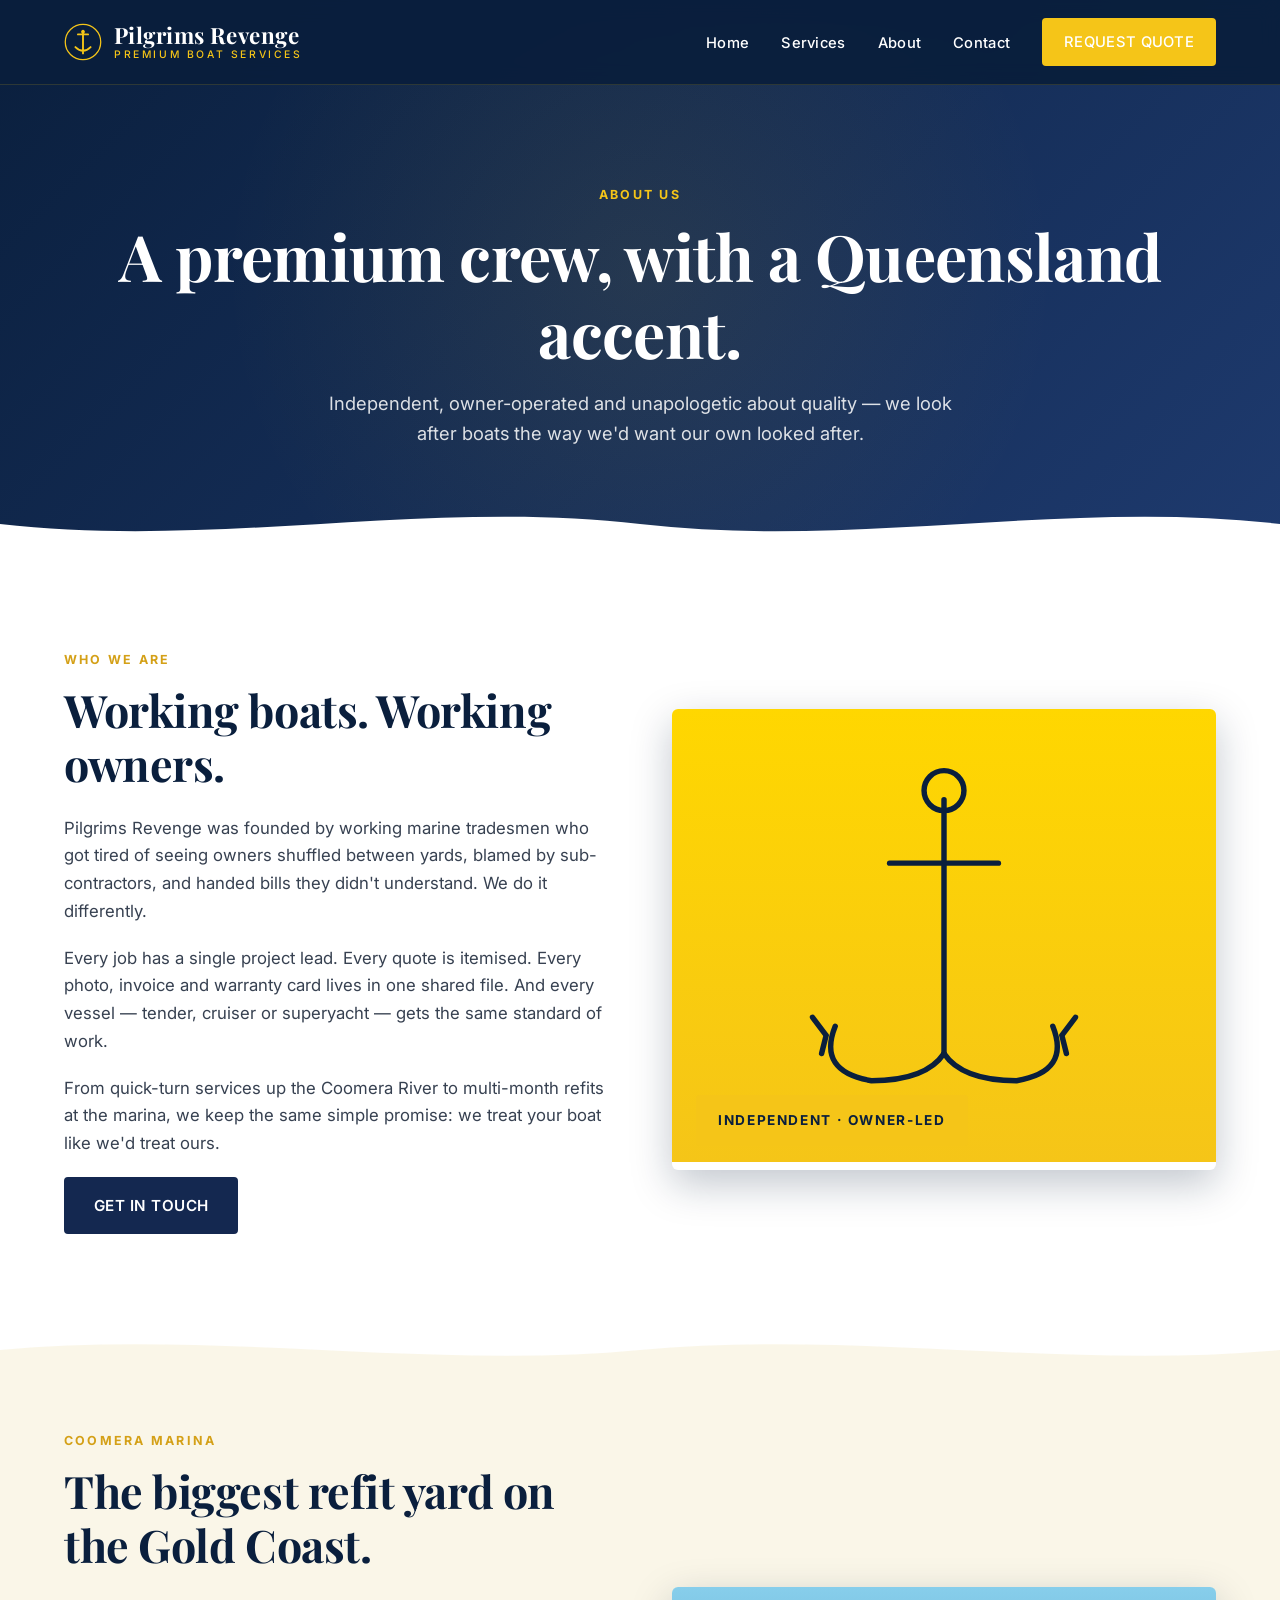
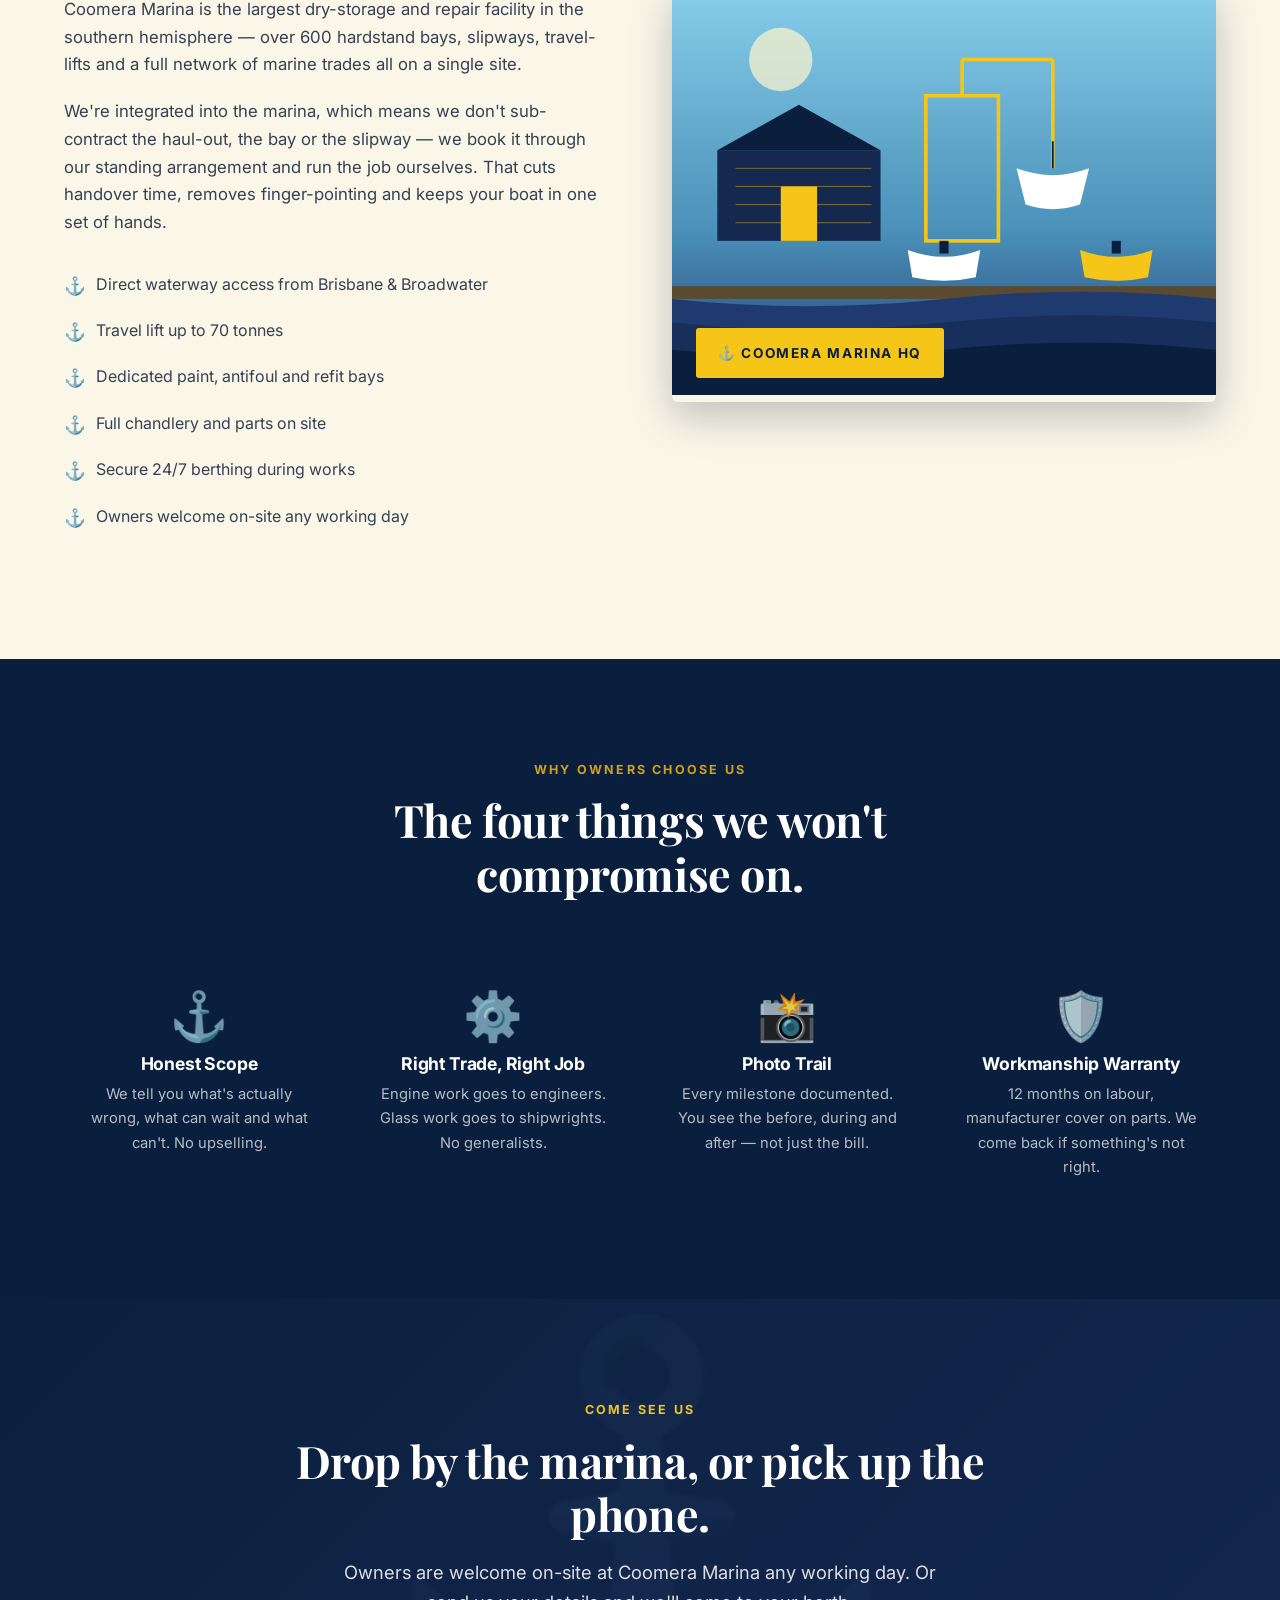
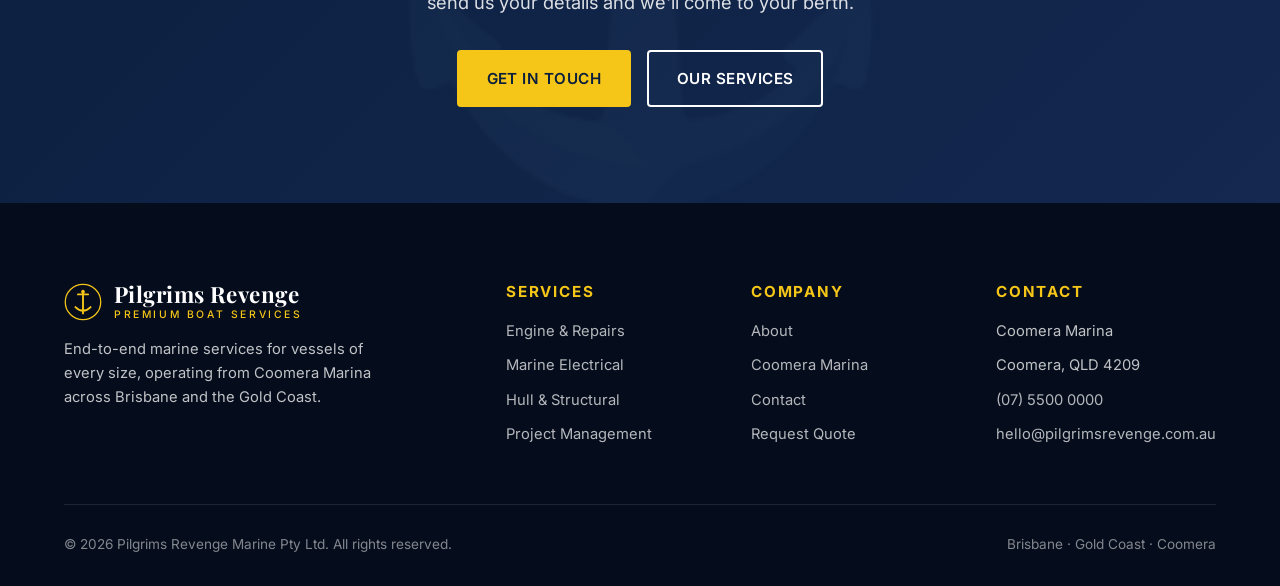
==== about.html @ 767e1ddb "Initial commit: Pilgrims Revenge marine services website" ====
<!DOCTYPE html>
<html lang="en">
<head>
<meta charset="UTF-8">
<meta name="viewport" content="width=device-width, initial-scale=1.0">
<title>About — Pilgrims Revenge Marine</title>
<meta name="description" content="Independent, owner-operated marine services with a permanent home at Coomera Marina, serving Brisbane and the Gold Coast.">
<link rel="preconnect" href="https://fonts.googleapis.com">
<link rel="preconnect" href="https://fonts.gstatic.com" crossorigin>
<link href="https://fonts.googleapis.com/css2?family=Inter:wght@300;400;500;600;700&family=Playfair+Display:ital,wght@0,400;0,700;1,700&display=swap" rel="stylesheet">
<link rel="stylesheet" href="css/styles.css">
<link rel="icon" type="image/svg+xml" href="images/favicon.svg">
</head>
<body>

<header class="site-header">
  <nav class="nav">
    <a href="index.html" class="brand">
      <svg class="brand-mark" viewBox="0 0 60 60" xmlns="http://www.w3.org/2000/svg">
        <circle cx="30" cy="30" r="28" fill="none" stroke="#f5c518" stroke-width="2"/>
        <path d="M30 12 L30 48 M22 18 L38 18 M18 38 Q30 50 42 38" stroke="#f5c518" stroke-width="3" stroke-linecap="round" fill="none"/>
        <circle cx="30" cy="14" r="3" fill="#f5c518"/>
      </svg>
      <span class="brand-text">Pilgrims Revenge<small>Premium Boat Services</small></span>
    </a>
    <button class="nav-toggle" aria-label="Toggle navigation">☰</button>
    <ul class="nav-links">
      <li><a href="index.html">Home</a></li>
      <li><a href="services.html">Services</a></li>
      <li><a href="about.html">About</a></li>
      <li><a href="contact.html">Contact</a></li>
      <li><a href="contact.html" class="btn btn-primary" style="padding: 10px 20px;">Request Quote</a></li>
    </ul>
  </nav>
</header>

<section class="page-hero">
  <div class="container">
    <span class="eyebrow" style="color: var(--yellow);">About Us</span>
    <h1>A premium crew, with a Queensland accent.</h1>
    <p>Independent, owner-operated and unapologetic about quality — we look after boats the way we'd want our own looked after.</p>
  </div>
</section>

<section>
  <div class="container">
    <div class="split">
      <div class="split-content">
        <span class="eyebrow">Who We Are</span>
        <h2>Working boats. Working owners.</h2>
        <p>Pilgrims Revenge was founded by working marine tradesmen who got tired of seeing owners shuffled between yards, blamed by sub-contractors, and handed bills they didn't understand. We do it differently.</p>
        <p>Every job has a single project lead. Every quote is itemised. Every photo, invoice and warranty card lives in one shared file. And every vessel — tender, cruiser or superyacht — gets the same standard of work.</p>
        <p>From quick-turn services up the Coomera River to multi-month refits at the marina, we keep the same simple promise: we treat your boat like we'd treat ours.</p>
        <a href="contact.html" class="btn btn-navy">Get In Touch</a>
      </div>
      <div class="split-image">
        <svg viewBox="0 0 600 500" xmlns="http://www.w3.org/2000/svg" style="background: linear-gradient(180deg, #ffd700 0%, #f5c518 100%); width: 100%; height: 100%;">
          <!-- Anchor -->
          <g stroke="#0a1f3d" stroke-width="6" stroke-linecap="round" stroke-linejoin="round" fill="none">
            <line x1="300" y1="100" x2="300" y2="380"/>
            <circle cx="300" cy="90" r="22"/>
            <line x1="240" y1="170" x2="360" y2="170"/>
            <path d="M180 350 Q160 400 220 410 Q280 410 300 380"/>
            <path d="M420 350 Q440 400 380 410 Q320 410 300 380"/>
            <path d="M170 360 L155 340 M170 360 L165 380"/>
            <path d="M430 360 L445 340 M430 360 L435 380"/>
          </g>
          <!-- Rope detail -->
          <circle cx="300" cy="90" r="22" fill="none" stroke="#0a1f3d" stroke-width="3" stroke-dasharray="4,4"/>
        </svg>
        <div class="badge">Independent · Owner-led</div>
      </div>
    </div>
  </div>
</section>

<section class="marina-section" id="marina">
  <div class="container">
    <div class="split">
      <div class="split-content">
        <span class="eyebrow">Coomera Marina</span>
        <h2>The biggest refit yard on the Gold Coast.</h2>
        <p>Coomera Marina is the largest dry-storage and repair facility in the southern hemisphere — over 600 hardstand bays, slipways, travel-lifts and a full network of marine trades all on a single site.</p>
        <p>We're integrated into the marina, which means we don't sub-contract the haul-out, the bay or the slipway — we book it through our standing arrangement and run the job ourselves. That cuts handover time, removes finger-pointing and keeps your boat in one set of hands.</p>
        <ul class="feature-list">
          <li>Direct waterway access from Brisbane &amp; Broadwater</li>
          <li>Travel lift up to 70 tonnes</li>
          <li>Dedicated paint, antifoul and refit bays</li>
          <li>Full chandlery and parts on site</li>
          <li>Secure 24/7 berthing during works</li>
          <li>Owners welcome on-site any working day</li>
        </ul>
      </div>
      <div class="split-image">
        <svg viewBox="0 0 600 450" xmlns="http://www.w3.org/2000/svg" style="background: linear-gradient(180deg, #87ceeb 0%, #4a90b8 60%, #1e3a6e 100%); width: 100%; height: 100%;">
          <!-- Sun -->
          <circle cx="120" cy="80" r="35" fill="#fff5cc" opacity="0.7"/>
          <!-- Boatshed -->
          <rect x="50" y="180" width="180" height="100" fill="#142850"/>
          <path d="M50 180 L140 130 L230 180 Z" fill="#0a1f3d"/>
          <rect x="120" y="220" width="40" height="60" fill="#f5c518"/>
          <line x1="70" y1="200" x2="220" y2="200" stroke="#f5c518" stroke-width="1" opacity="0.5"/>
          <line x1="70" y1="220" x2="220" y2="220" stroke="#f5c518" stroke-width="1" opacity="0.5"/>
          <line x1="70" y1="240" x2="220" y2="240" stroke="#f5c518" stroke-width="1" opacity="0.5"/>
          <line x1="70" y1="260" x2="220" y2="260" stroke="#f5c518" stroke-width="1" opacity="0.5"/>
          <!-- Crane / lift -->
          <g stroke="#f5c518" stroke-width="4" fill="none">
            <rect x="280" y="120" width="80" height="160"/>
            <line x1="320" y1="120" x2="320" y2="80"/>
            <line x1="320" y1="80" x2="420" y2="80"/>
            <line x1="420" y1="80" x2="420" y2="200"/>
          </g>
          <!-- Yacht being lifted -->
          <g>
            <path d="M380 200 Q420 215 460 200 L450 240 Q420 250 390 240 Z" fill="#ffffff"/>
            <line x1="420" y1="170" x2="420" y2="200" stroke="#0a1f3d" stroke-width="2"/>
          </g>
          <!-- Hardstand boats -->
          <g>
            <path d="M260 290 Q300 305 340 290 L335 320 Q300 328 265 320 Z" fill="#ffffff"/>
            <rect x="295" y="280" width="10" height="14" fill="#0a1f3d"/>
          </g>
          <g>
            <path d="M450 290 Q490 305 530 290 L525 320 Q490 328 455 320 Z" fill="#f5c518"/>
            <rect x="485" y="280" width="10" height="14" fill="#0a1f3d"/>
          </g>
          <!-- Pier / dock -->
          <rect x="0" y="330" width="600" height="14" fill="#5a4a30"/>
          <!-- Water -->
          <path d="M0 344 Q150 360 300 344 T600 344 L600 450 L0 450 Z" fill="#1e3a6e"/>
          <path d="M0 370 Q150 386 300 370 T600 370 L600 450 L0 450 Z" fill="#142850" opacity="0.6"/>
          <path d="M0 400 Q150 416 300 400 T600 400 L600 450 L0 450 Z" fill="#0a1f3d"/>
        </svg>
        <div class="badge">⚓ Coomera Marina HQ</div>
      </div>
    </div>
  </div>
</section>

<section class="process-section">
  <div class="container">
    <div class="section-header">
      <span class="eyebrow">Why Owners Choose Us</span>
      <h2>The four things we won't compromise on.</h2>
    </div>
    <div class="process-grid">
      <div class="process-step">
        <div class="process-num">⚓</div>
        <h4>Honest Scope</h4>
        <p>We tell you what's actually wrong, what can wait and what can't. No upselling.</p>
      </div>
      <div class="process-step">
        <div class="process-num">⚙️</div>
        <h4>Right Trade, Right Job</h4>
        <p>Engine work goes to engineers. Glass work goes to shipwrights. No generalists.</p>
      </div>
      <div class="process-step">
        <div class="process-num">📸</div>
        <h4>Photo Trail</h4>
        <p>Every milestone documented. You see the before, during and after — not just the bill.</p>
      </div>
      <div class="process-step">
        <div class="process-num">🛡️</div>
        <h4>Workmanship Warranty</h4>
        <p>12 months on labour, manufacturer cover on parts. We come back if something's not right.</p>
      </div>
    </div>
  </div>
</section>

<section class="cta-section">
  <div class="container">
    <span class="eyebrow" style="color: var(--yellow);">Come See Us</span>
    <h2>Drop by the marina, or pick up the phone.</h2>
    <p>Owners are welcome on-site at Coomera Marina any working day. Or send us your details and we'll come to your berth.</p>
    <div class="cta-buttons">
      <a href="contact.html" class="btn btn-primary">Get In Touch</a>
      <a href="services.html" class="btn btn-outline">Our Services</a>
    </div>
  </div>
</section>

<footer>
  <div class="container">
    <div class="footer-grid">
      <div class="footer-brand">
        <a href="index.html" class="brand">
          <svg class="brand-mark" viewBox="0 0 60 60" xmlns="http://www.w3.org/2000/svg">
            <circle cx="30" cy="30" r="28" fill="none" stroke="#f5c518" stroke-width="2"/>
            <path d="M30 12 L30 48 M22 18 L38 18 M18 38 Q30 50 42 38" stroke="#f5c518" stroke-width="3" stroke-linecap="round" fill="none"/>
            <circle cx="30" cy="14" r="3" fill="#f5c518"/>
          </svg>
          <span class="brand-text">Pilgrims Revenge<small>Premium Boat Services</small></span>
        </a>
        <p>End-to-end marine services for vessels of every size, operating from Coomera Marina across Brisbane and the Gold Coast.</p>
      </div>
      <div>
        <h4>Services</h4>
        <ul>
          <li><a href="services.html#engine">Engine &amp; Repairs</a></li>
          <li><a href="services.html#electrical">Marine Electrical</a></li>
          <li><a href="services.html#structural">Hull &amp; Structural</a></li>
          <li><a href="services.html#project">Project Management</a></li>
        </ul>
      </div>
      <div>
        <h4>Company</h4>
        <ul>
          <li><a href="about.html">About</a></li>
          <li><a href="about.html#marina">Coomera Marina</a></li>
          <li><a href="contact.html">Contact</a></li>
          <li><a href="contact.html#quote">Request Quote</a></li>
        </ul>
      </div>
      <div>
        <h4>Contact</h4>
        <ul>
          <li>Coomera Marina</li>
          <li>Coomera, QLD 4209</li>
          <li><a href="tel:+61755000000">(07) 5500 0000</a></li>
          <li><a href="mailto:hello@pilgrimsrevenge.com.au">hello@pilgrimsrevenge.com.au</a></li>
        </ul>
      </div>
    </div>
    <div class="footer-bottom">
      <div>© <span id="year"></span> Pilgrims Revenge Marine Pty Ltd. All rights reserved.</div>
      <div>Brisbane · Gold Coast · Coomera</div>
    </div>
  </div>
</footer>

<script src="js/main.js"></script>
</body>
</html>
---- css/styles.css ----
/* ===================================================================
   PILGRIMS REVENGE - Premium Boat Services
   Navy & Yellow nautical theme
   =================================================================== */

:root {
  --navy-deep: #0a1f3d;
  --navy: #142850;
  --navy-mid: #1e3a6e;
  --navy-light: #2c5282;
  --yellow: #f5c518;
  --yellow-bright: #ffd700;
  --yellow-dark: #d4a017;
  --cream: #faf6e8;
  --white: #ffffff;
  --grey-light: #f4f5f7;
  --grey: #6b7280;
  --grey-dark: #374151;
  --rope: #c8a96a;

  --shadow-sm: 0 2px 6px rgba(10, 31, 61, 0.08);
  --shadow-md: 0 6px 18px rgba(10, 31, 61, 0.15);
  --shadow-lg: 0 14px 40px rgba(10, 31, 61, 0.25);

  --font-display: 'Playfair Display', Georgia, 'Times New Roman', serif;
  --font-body: 'Inter', -apple-system, BlinkMacSystemFont, 'Segoe UI', Roboto, sans-serif;
}

/* ----- Reset ----- */
*, *::before, *::after { box-sizing: border-box; margin: 0; padding: 0; }
html { scroll-behavior: smooth; }
body {
  font-family: var(--font-body);
  color: var(--grey-dark);
  background: var(--white);
  line-height: 1.65;
  -webkit-font-smoothing: antialiased;
  overflow-x: hidden;
}
img { max-width: 100%; display: block; }
a { color: var(--navy); text-decoration: none; transition: color 0.2s ease; }
a:hover { color: var(--yellow-dark); }

/* ----- Typography ----- */
h1, h2, h3, h4 {
  font-family: var(--font-display);
  font-weight: 700;
  color: var(--navy-deep);
  line-height: 1.2;
  letter-spacing: -0.01em;
}
h1 { font-size: clamp(2.4rem, 5vw, 4rem); }
h2 { font-size: clamp(2rem, 3.6vw, 2.8rem); margin-bottom: 1rem; }
h3 { font-size: 1.4rem; margin-bottom: 0.6rem; }
h4 { font-size: 1.1rem; }
p { margin-bottom: 1rem; }
.eyebrow {
  text-transform: uppercase;
  letter-spacing: 0.18em;
  font-size: 0.78rem;
  font-weight: 700;
  color: var(--yellow-dark);
  font-family: var(--font-body);
  margin-bottom: 0.8rem;
  display: inline-block;
}

/* ----- Layout ----- */
.container { width: 100%; max-width: 1200px; margin: 0 auto; padding: 0 24px; }
section { padding: 96px 0; }
.section-header { text-align: center; max-width: 720px; margin: 0 auto 64px; }
.section-header p { color: var(--grey); font-size: 1.1rem; }

/* ----- Header / Nav ----- */
.site-header {
  position: fixed;
  top: 0; left: 0; right: 0;
  z-index: 100;
  background: rgba(10, 31, 61, 0.96);
  backdrop-filter: blur(10px);
  border-bottom: 1px solid rgba(245, 197, 24, 0.15);
  transition: padding 0.3s ease;
}
.nav {
  display: flex;
  align-items: center;
  justify-content: space-between;
  padding: 18px 24px;
  max-width: 1200px;
  margin: 0 auto;
}
.brand {
  display: flex;
  align-items: center;
  gap: 12px;
  color: var(--white);
  font-family: var(--font-display);
  font-size: 1.4rem;
  font-weight: 700;
  letter-spacing: 0.02em;
}
.brand:hover { color: var(--yellow); }
.brand-mark {
  width: 38px;
  height: 38px;
  flex-shrink: 0;
}
.brand-text { display: flex; flex-direction: column; line-height: 1; }
.brand-text small {
  font-family: var(--font-body);
  font-size: 0.65rem;
  font-weight: 500;
  letter-spacing: 0.25em;
  color: var(--yellow);
  margin-top: 4px;
  text-transform: uppercase;
}
.nav-links {
  display: flex;
  list-style: none;
  gap: 32px;
  align-items: center;
}
.nav-links a {
  color: var(--white);
  font-size: 0.92rem;
  font-weight: 500;
  letter-spacing: 0.02em;
  position: relative;
}
.nav-links a:not(.btn)::after {
  content: '';
  position: absolute;
  bottom: -6px; left: 0;
  width: 0;
  height: 2px;
  background: var(--yellow);
  transition: width 0.25s ease;
}
.nav-links a:not(.btn):hover { color: var(--yellow); }
.nav-links a:not(.btn):hover::after { width: 100%; }
.nav-toggle {
  display: none;
  background: transparent;
  border: 0;
  color: var(--white);
  font-size: 1.6rem;
  cursor: pointer;
}

/* ----- Buttons ----- */
.btn {
  display: inline-flex;
  align-items: center;
  gap: 8px;
  padding: 14px 28px;
  border-radius: 4px;
  font-weight: 600;
  font-size: 0.95rem;
  letter-spacing: 0.03em;
  text-transform: uppercase;
  transition: all 0.25s ease;
  border: 2px solid transparent;
  cursor: pointer;
  font-family: var(--font-body);
}
.btn-primary {
  background: var(--yellow);
  color: var(--navy-deep);
  border-color: var(--yellow);
}
.btn-primary:hover {
  background: var(--yellow-bright);
  color: var(--navy-deep);
  transform: translateY(-2px);
  box-shadow: var(--shadow-md);
}
.btn-outline {
  background: transparent;
  color: var(--white);
  border-color: var(--white);
}
.btn-outline:hover {
  background: var(--white);
  color: var(--navy-deep);
}
.btn-navy {
  background: var(--navy);
  color: var(--white);
  border-color: var(--navy);
}
.btn-navy:hover {
  background: var(--navy-deep);
  color: var(--yellow);
  transform: translateY(-2px);
}

/* ----- Hero ----- */
.hero {
  min-height: 100vh;
  position: relative;
  display: flex;
  align-items: center;
  background: linear-gradient(135deg, var(--navy-deep) 0%, var(--navy) 50%, var(--navy-mid) 100%);
  color: var(--white);
  overflow: hidden;
  padding-top: 80px;
}
.hero::before {
  content: '';
  position: absolute;
  inset: 0;
  background-image:
    radial-gradient(circle at 20% 30%, rgba(245, 197, 24, 0.08) 0%, transparent 50%),
    radial-gradient(circle at 80% 70%, rgba(44, 82, 130, 0.4) 0%, transparent 50%);
  pointer-events: none;
}
.hero::after {
  content: '';
  position: absolute;
  bottom: 0; left: 0; right: 0;
  height: 60px;
  background: url("data:image/svg+xml;utf8,<svg xmlns='http://www.w3.org/2000/svg' viewBox='0 0 1440 60' preserveAspectRatio='none'><path fill='%23ffffff' d='M0,30 C240,60 480,0 720,30 C960,60 1200,0 1440,30 L1440,60 L0,60 Z'/></svg>") no-repeat center / cover;
  pointer-events: none;
}
.hero-inner {
  position: relative;
  z-index: 2;
  max-width: 760px;
  padding: 80px 0;
}
.hero h1 {
  color: var(--white);
  margin-bottom: 24px;
}
.hero h1 .accent {
  color: var(--yellow);
  font-style: italic;
}
.hero-tagline {
  font-size: 1.3rem;
  color: rgba(255, 255, 255, 0.85);
  margin-bottom: 16px;
  font-weight: 300;
}
.hero-subtitle {
  font-size: 1.1rem;
  color: rgba(255, 255, 255, 0.75);
  max-width: 600px;
  margin-bottom: 36px;
}
.hero-buttons {
  display: flex;
  gap: 16px;
  flex-wrap: wrap;
  margin-bottom: 48px;
}
.hero-stats {
  display: flex;
  gap: 48px;
  flex-wrap: wrap;
  border-top: 1px solid rgba(245, 197, 24, 0.3);
  padding-top: 32px;
}
.stat-num {
  font-family: var(--font-display);
  font-size: 2.4rem;
  font-weight: 700;
  color: var(--yellow);
  line-height: 1;
}
.stat-label {
  font-size: 0.85rem;
  text-transform: uppercase;
  letter-spacing: 0.15em;
  color: rgba(255, 255, 255, 0.7);
  margin-top: 6px;
}
.hero-boat {
  position: absolute;
  right: -40px;
  bottom: 80px;
  width: 50%;
  max-width: 600px;
  opacity: 0.85;
  z-index: 1;
}

/* ----- Trust strip ----- */
.trust-strip {
  background: var(--navy-deep);
  color: var(--white);
  padding: 28px 0;
  border-top: 3px solid var(--yellow);
}
.trust-strip-inner {
  display: grid;
  grid-template-columns: repeat(4, 1fr);
  gap: 32px;
  text-align: center;
}
.trust-item .icon {
  color: var(--yellow);
  font-size: 1.5rem;
  margin-bottom: 8px;
}
.trust-item h4 {
  color: var(--white);
  font-family: var(--font-body);
  font-size: 0.95rem;
  margin-bottom: 4px;
}
.trust-item p {
  color: rgba(255, 255, 255, 0.7);
  font-size: 0.85rem;
  margin: 0;
}

/* ----- Services Grid ----- */
.services-grid {
  display: grid;
  grid-template-columns: repeat(auto-fit, minmax(260px, 1fr));
  gap: 28px;
}
.service-card {
  background: var(--white);
  border: 1px solid rgba(10, 31, 61, 0.08);
  border-radius: 6px;
  padding: 36px 30px;
  transition: all 0.3s ease;
  position: relative;
  overflow: hidden;
}
.service-card::before {
  content: '';
  position: absolute;
  top: 0; left: 0;
  width: 100%;
  height: 4px;
  background: var(--yellow);
  transform: scaleX(0);
  transform-origin: left;
  transition: transform 0.3s ease;
}
.service-card:hover {
  transform: translateY(-6px);
  box-shadow: var(--shadow-lg);
  border-color: var(--yellow);
}
.service-card:hover::before { transform: scaleX(1); }
.service-icon {
  width: 56px;
  height: 56px;
  background: var(--navy-deep);
  color: var(--yellow);
  border-radius: 4px;
  display: flex;
  align-items: center;
  justify-content: center;
  margin-bottom: 22px;
  font-size: 1.6rem;
}
.service-card h3 { color: var(--navy-deep); margin-bottom: 12px; }
.service-card p { color: var(--grey); margin-bottom: 18px; font-size: 0.95rem; }
.service-card a {
  font-weight: 600;
  font-size: 0.85rem;
  letter-spacing: 0.08em;
  text-transform: uppercase;
  color: var(--navy-deep);
  display: inline-flex;
  align-items: center;
  gap: 6px;
}
.service-card a:hover { color: var(--yellow-dark); }

/* ----- About / Marina ----- */
.marina-section {
  background: var(--cream);
  position: relative;
}
.marina-section::before {
  content: '';
  position: absolute;
  top: 0; left: 0; right: 0;
  height: 40px;
  background: url("data:image/svg+xml;utf8,<svg xmlns='http://www.w3.org/2000/svg' viewBox='0 0 1440 40' preserveAspectRatio='none'><path fill='%23ffffff' d='M0,0 L1440,0 L1440,20 C1200,40 960,0 720,20 C480,40 240,0 0,20 Z'/></svg>") no-repeat center / cover;
}
.split {
  display: grid;
  grid-template-columns: 1fr 1fr;
  gap: 64px;
  align-items: center;
}
.split-content h2 { margin-bottom: 24px; }
.split-content p { color: var(--grey-dark); font-size: 1.05rem; margin-bottom: 1.2rem; }
.feature-list {
  list-style: none;
  margin: 24px 0;
}
.feature-list li {
  padding: 10px 0 10px 32px;
  position: relative;
  color: var(--grey-dark);
}
.feature-list li::before {
  content: '⚓';
  position: absolute;
  left: 0;
  color: var(--yellow-dark);
  font-size: 1.1rem;
}
.split-image {
  border-radius: 6px;
  overflow: hidden;
  box-shadow: var(--shadow-lg);
  position: relative;
}
.split-image .badge {
  position: absolute;
  bottom: 24px;
  left: 24px;
  background: var(--yellow);
  color: var(--navy-deep);
  padding: 14px 22px;
  font-weight: 700;
  font-size: 0.85rem;
  text-transform: uppercase;
  letter-spacing: 0.12em;
  border-radius: 3px;
}

/* ----- Process ----- */
.process-section { background: var(--navy-deep); color: var(--white); position: relative; }
.process-section h2 { color: var(--white); }
.process-section .section-header p { color: rgba(255, 255, 255, 0.75); }
.process-grid {
  display: grid;
  grid-template-columns: repeat(4, 1fr);
  gap: 24px;
  position: relative;
}
.process-step {
  text-align: center;
  padding: 24px 16px;
  position: relative;
}
.process-num {
  font-family: var(--font-display);
  font-size: 3rem;
  font-weight: 700;
  color: var(--yellow);
  line-height: 1;
  margin-bottom: 16px;
  opacity: 0.85;
}
.process-step h4 {
  color: var(--white);
  font-family: var(--font-body);
  font-size: 1.1rem;
  margin-bottom: 8px;
}
.process-step p {
  color: rgba(255, 255, 255, 0.7);
  font-size: 0.92rem;
  margin: 0;
}

/* ----- Fleet types ----- */
.fleet-section { background: var(--white); }
.fleet-grid {
  display: grid;
  grid-template-columns: repeat(3, 1fr);
  gap: 28px;
}
.fleet-item {
  border: 2px solid var(--navy-deep);
  border-radius: 6px;
  padding: 36px 28px;
  text-align: center;
  transition: all 0.3s ease;
  background: var(--white);
}
.fleet-item:hover {
  background: var(--navy-deep);
  color: var(--white);
  transform: translateY(-4px);
}
.fleet-item:hover h3 { color: var(--yellow); }
.fleet-item:hover p { color: rgba(255, 255, 255, 0.85); }
.fleet-item .size {
  font-family: var(--font-display);
  font-size: 2.4rem;
  color: var(--yellow-dark);
  font-weight: 700;
  display: block;
  margin-bottom: 8px;
}
.fleet-item:hover .size { color: var(--yellow); }
.fleet-item h3 { margin-bottom: 12px; }
.fleet-item p { font-size: 0.95rem; color: var(--grey); margin: 0; }

/* ----- CTA Section ----- */
.cta-section {
  background:
    linear-gradient(135deg, rgba(10, 31, 61, 0.92) 0%, rgba(20, 40, 80, 0.92) 100%),
    var(--navy);
  color: var(--white);
  padding: 96px 0;
  text-align: center;
  position: relative;
  overflow: hidden;
}
.cta-section::before {
  content: '⚓';
  position: absolute;
  top: 50%;
  left: 50%;
  transform: translate(-50%, -50%);
  font-size: 28rem;
  opacity: 0.04;
  color: var(--yellow);
}
.cta-section h2 { color: var(--white); position: relative; max-width: 720px; margin: 0 auto 16px; }
.cta-section p { color: rgba(255, 255, 255, 0.85); font-size: 1.15rem; max-width: 600px; margin: 0 auto 32px; position: relative; }
.cta-buttons { display: flex; gap: 16px; justify-content: center; flex-wrap: wrap; position: relative; }

/* ----- Footer ----- */
footer {
  background: #050d1c;
  color: rgba(255, 255, 255, 0.75);
  padding: 80px 0 30px;
}
.footer-grid {
  display: grid;
  grid-template-columns: 2fr 1fr 1fr 1fr;
  gap: 48px;
  margin-bottom: 48px;
}
footer h4 {
  color: var(--yellow);
  font-family: var(--font-body);
  font-size: 0.95rem;
  text-transform: uppercase;
  letter-spacing: 0.12em;
  margin-bottom: 18px;
}
footer ul { list-style: none; }
footer li { margin-bottom: 10px; font-size: 0.92rem; }
footer a { color: rgba(255, 255, 255, 0.7); }
footer a:hover { color: var(--yellow); }
.footer-brand .brand { color: var(--white); margin-bottom: 16px; }
.footer-brand p { font-size: 0.92rem; max-width: 320px; }
.footer-bottom {
  border-top: 1px solid rgba(255, 255, 255, 0.1);
  padding-top: 28px;
  display: flex;
  justify-content: space-between;
  flex-wrap: wrap;
  gap: 12px;
  font-size: 0.85rem;
  color: rgba(255, 255, 255, 0.5);
}

/* ----- Page hero (sub-pages) ----- */
.page-hero {
  background: linear-gradient(135deg, var(--navy-deep) 0%, var(--navy-mid) 100%);
  color: var(--white);
  padding: 180px 0 100px;
  text-align: center;
  position: relative;
  overflow: hidden;
}
.page-hero::before {
  content: '';
  position: absolute;
  inset: 0;
  background-image: radial-gradient(circle at 50% 50%, rgba(245, 197, 24, 0.08) 0%, transparent 60%);
}
.page-hero h1 { color: var(--white); margin-bottom: 16px; position: relative; }
.page-hero p { color: rgba(255, 255, 255, 0.85); font-size: 1.15rem; max-width: 640px; margin: 0 auto; position: relative; }
.page-hero::after {
  content: '';
  position: absolute;
  bottom: 0; left: 0; right: 0;
  height: 50px;
  background: url("data:image/svg+xml;utf8,<svg xmlns='http://www.w3.org/2000/svg' viewBox='0 0 1440 50' preserveAspectRatio='none'><path fill='%23ffffff' d='M0,25 C240,50 480,0 720,25 C960,50 1200,0 1440,25 L1440,50 L0,50 Z'/></svg>") no-repeat center / cover;
}

/* ----- Service detail ----- */
.service-detail {
  display: grid;
  grid-template-columns: 1fr 1fr;
  gap: 64px;
  align-items: start;
  margin-bottom: 80px;
}
.service-detail.reverse > :first-child { order: 2; }
.service-detail-image {
  border-radius: 6px;
  overflow: hidden;
  box-shadow: var(--shadow-lg);
  aspect-ratio: 4 / 3;
}
.service-detail h2 { margin-bottom: 16px; }
.check-list { list-style: none; margin: 20px 0; }
.check-list li {
  padding: 8px 0 8px 32px;
  position: relative;
}
.check-list li::before {
  content: '✓';
  position: absolute;
  left: 0;
  width: 20px;
  height: 20px;
  background: var(--yellow);
  color: var(--navy-deep);
  border-radius: 50%;
  font-size: 0.8rem;
  font-weight: 700;
  text-align: center;
  line-height: 20px;
  top: 10px;
}

/* ----- Contact form ----- */
.contact-section { background: var(--cream); padding: 96px 0; }
.contact-grid {
  display: grid;
  grid-template-columns: 1fr 1.3fr;
  gap: 64px;
  align-items: start;
}
.contact-info h3 { margin-bottom: 12px; }
.contact-info-block {
  margin-bottom: 32px;
  padding: 24px;
  background: var(--white);
  border-left: 4px solid var(--yellow);
  border-radius: 4px;
  box-shadow: var(--shadow-sm);
}
.contact-info-block h4 {
  color: var(--navy-deep);
  font-family: var(--font-body);
  text-transform: uppercase;
  letter-spacing: 0.1em;
  font-size: 0.85rem;
  margin-bottom: 8px;
}
.contact-info-block p { margin: 0; color: var(--grey-dark); font-size: 0.98rem; }
.contact-form {
  background: var(--white);
  padding: 40px;
  border-radius: 6px;
  box-shadow: var(--shadow-md);
}
.form-row { display: grid; grid-template-columns: 1fr 1fr; gap: 16px; }
.form-group { margin-bottom: 18px; }
.form-group label {
  display: block;
  font-size: 0.85rem;
  font-weight: 600;
  text-transform: uppercase;
  letter-spacing: 0.08em;
  margin-bottom: 6px;
  color: var(--navy-deep);
}
.form-group input,
.form-group select,
.form-group textarea {
  width: 100%;
  padding: 12px 14px;
  border: 1.5px solid #e2e8f0;
  border-radius: 4px;
  font-family: var(--font-body);
  font-size: 0.96rem;
  color: var(--grey-dark);
  background: var(--white);
  transition: border-color 0.2s;
}
.form-group input:focus,
.form-group select:focus,
.form-group textarea:focus {
  outline: none;
  border-color: var(--yellow);
  box-shadow: 0 0 0 3px rgba(245, 197, 24, 0.15);
}
.form-group textarea { min-height: 120px; resize: vertical; }

/* ----- Animations ----- */
@keyframes fadeUp {
  from { opacity: 0; transform: translateY(20px); }
  to { opacity: 1; transform: translateY(0); }
}
.fade-up { animation: fadeUp 0.8s ease forwards; }

/* ----- Responsive ----- */
@media (max-width: 960px) {
  .nav-links {
    display: none;
    position: absolute;
    top: 100%; left: 0; right: 0;
    background: var(--navy-deep);
    flex-direction: column;
    padding: 20px;
    gap: 18px;
  }
  .nav-links.open { display: flex; }
  .nav-toggle { display: block; }
  .split, .service-detail, .contact-grid, .footer-grid { grid-template-columns: 1fr; gap: 40px; }
  .service-detail.reverse > :first-child { order: 0; }
  .process-grid { grid-template-columns: repeat(2, 1fr); }
  .fleet-grid { grid-template-columns: 1fr; }
  .trust-strip-inner { grid-template-columns: repeat(2, 1fr); gap: 20px; }
  .form-row { grid-template-columns: 1fr; }
  .hero-boat { display: none; }
  section { padding: 64px 0; }
  .hero-stats { gap: 24px; }
}
@media (max-width: 560px) {
  .hero-buttons, .cta-buttons { flex-direction: column; align-items: stretch; }
  .btn { justify-content: center; }
  .footer-bottom { flex-direction: column; text-align: center; }
}
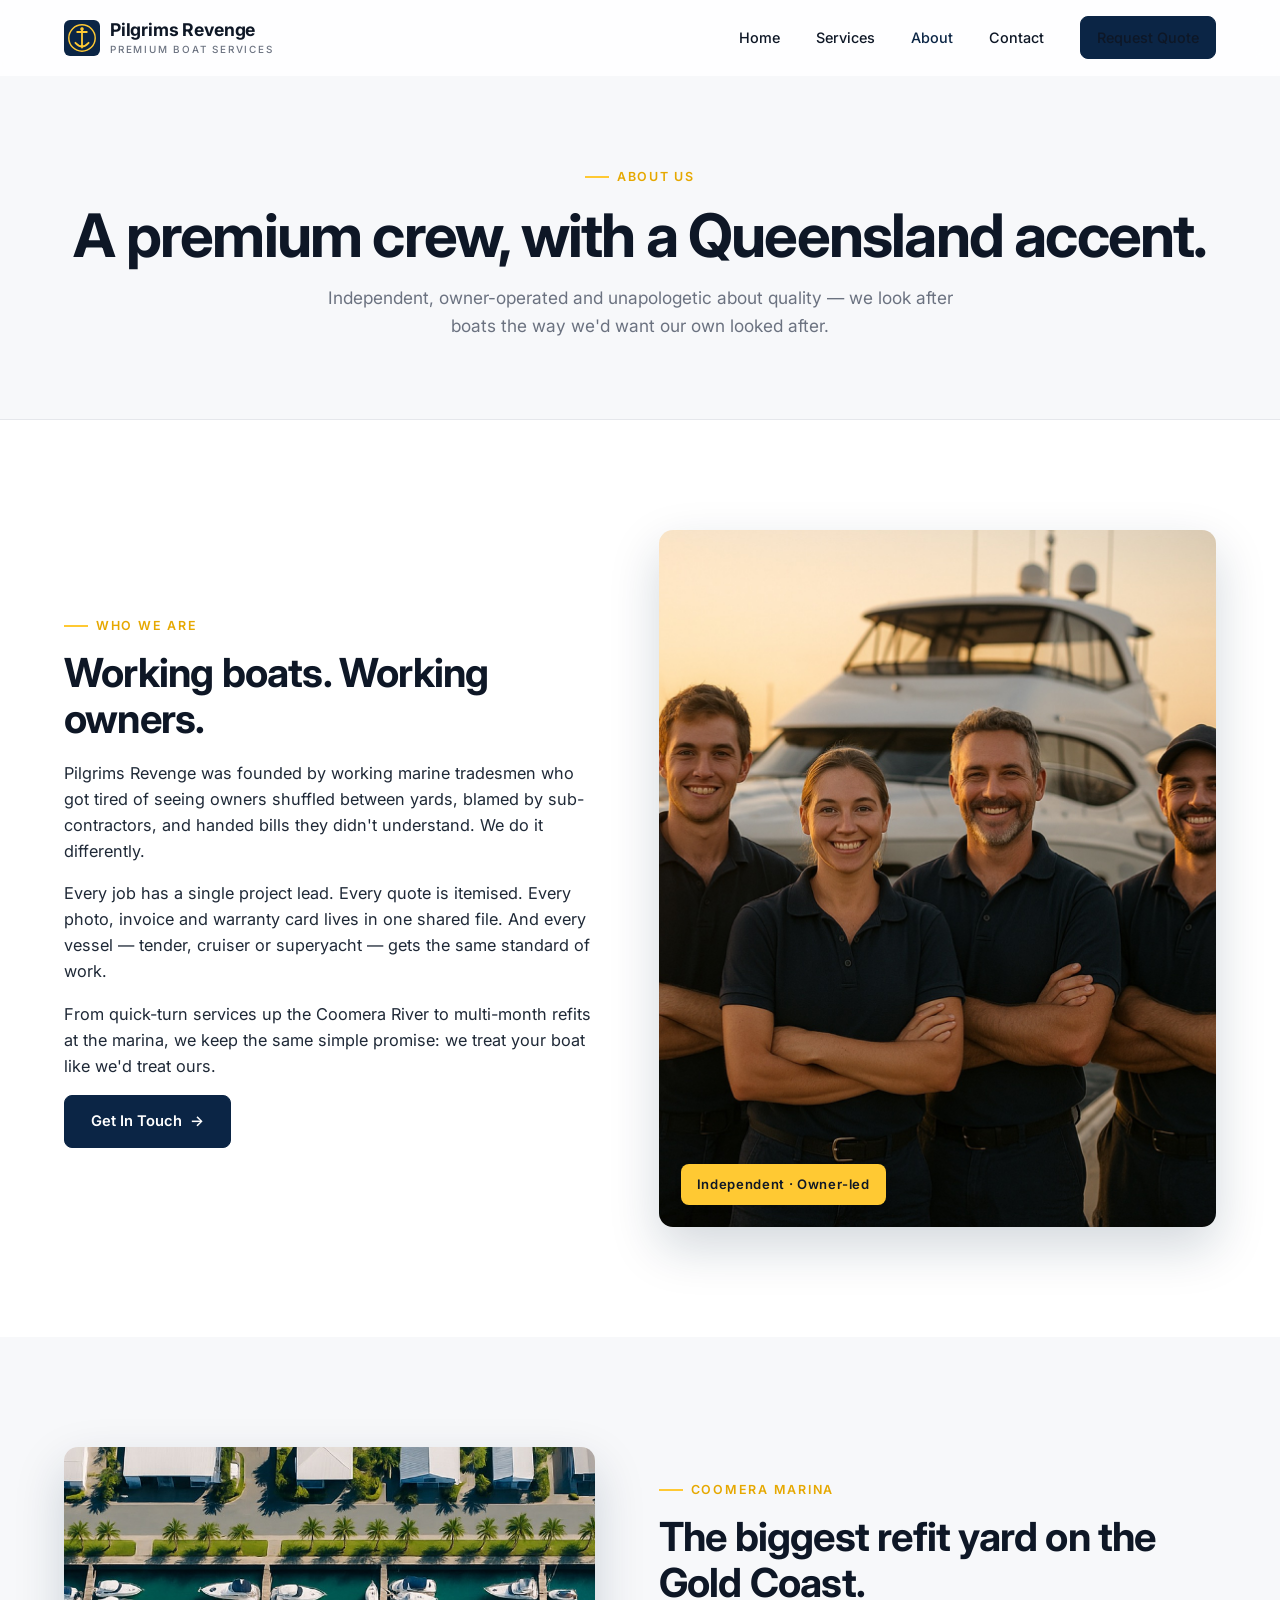
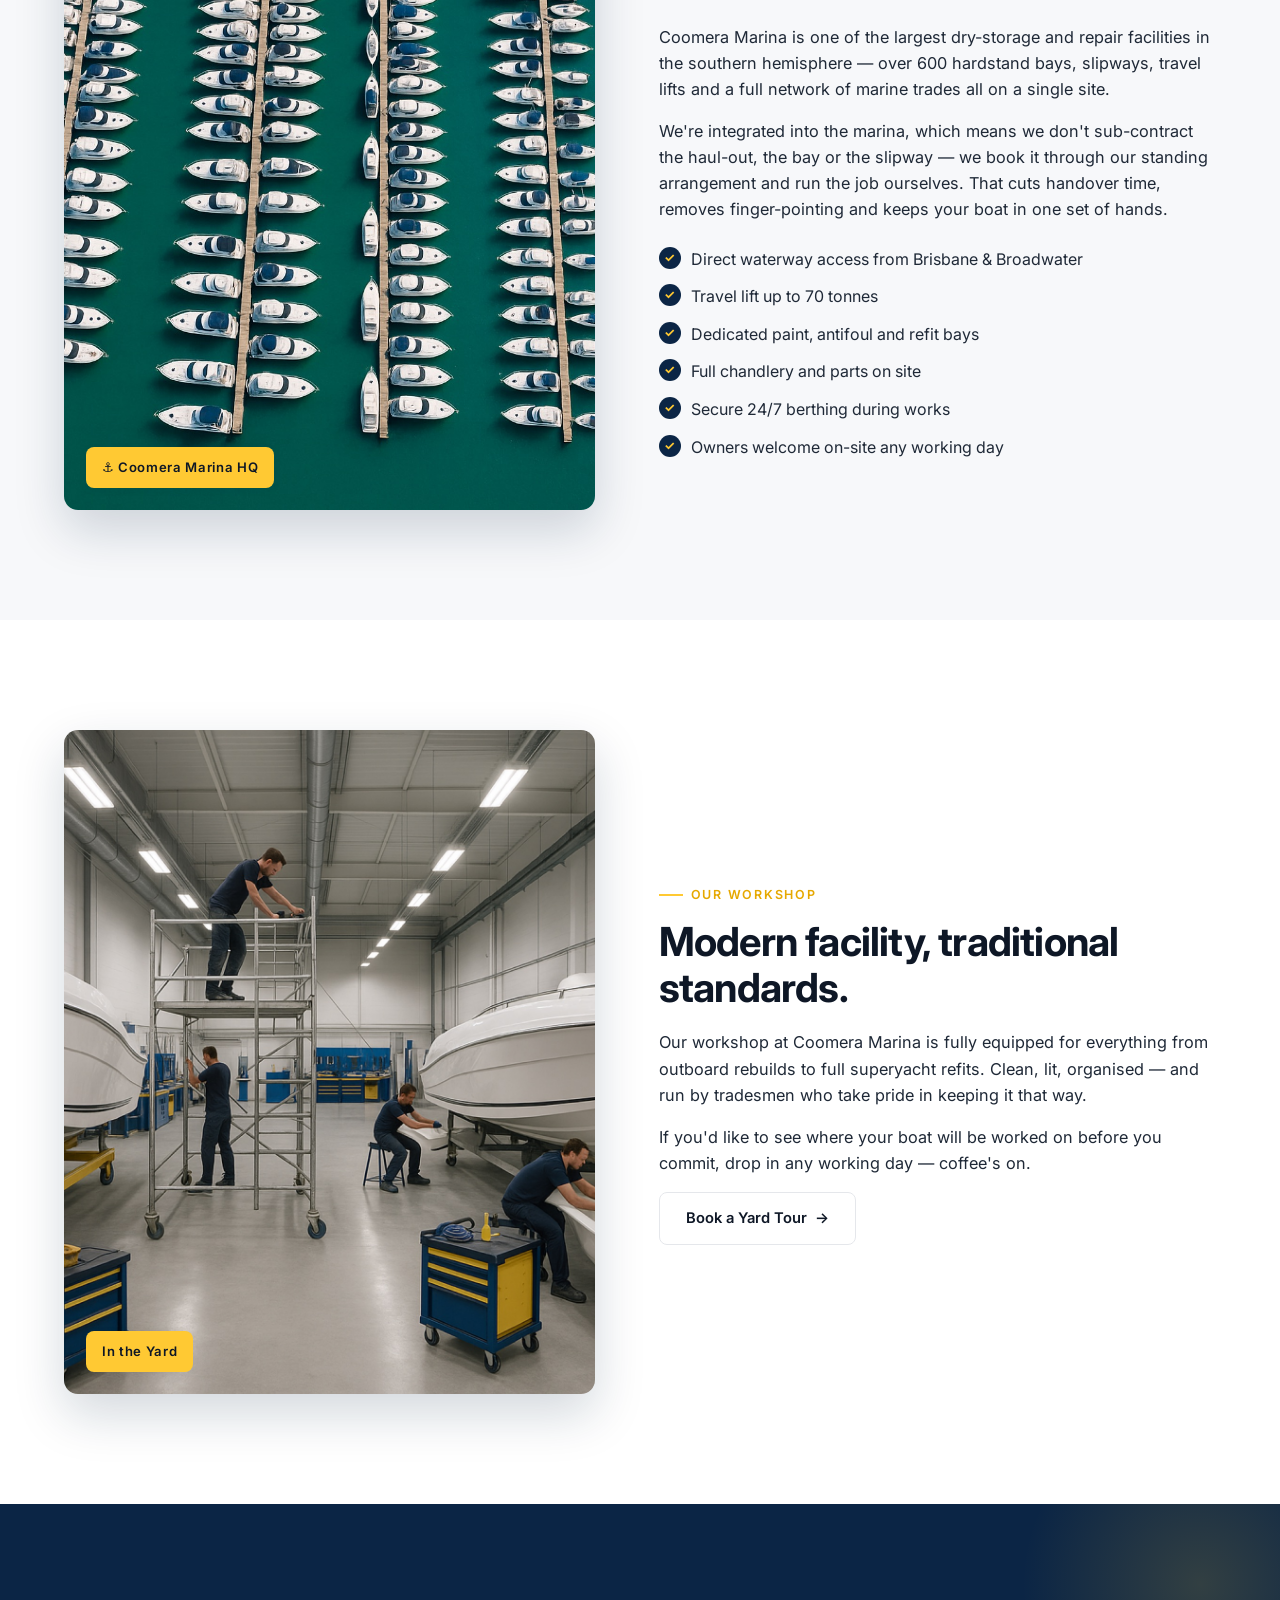
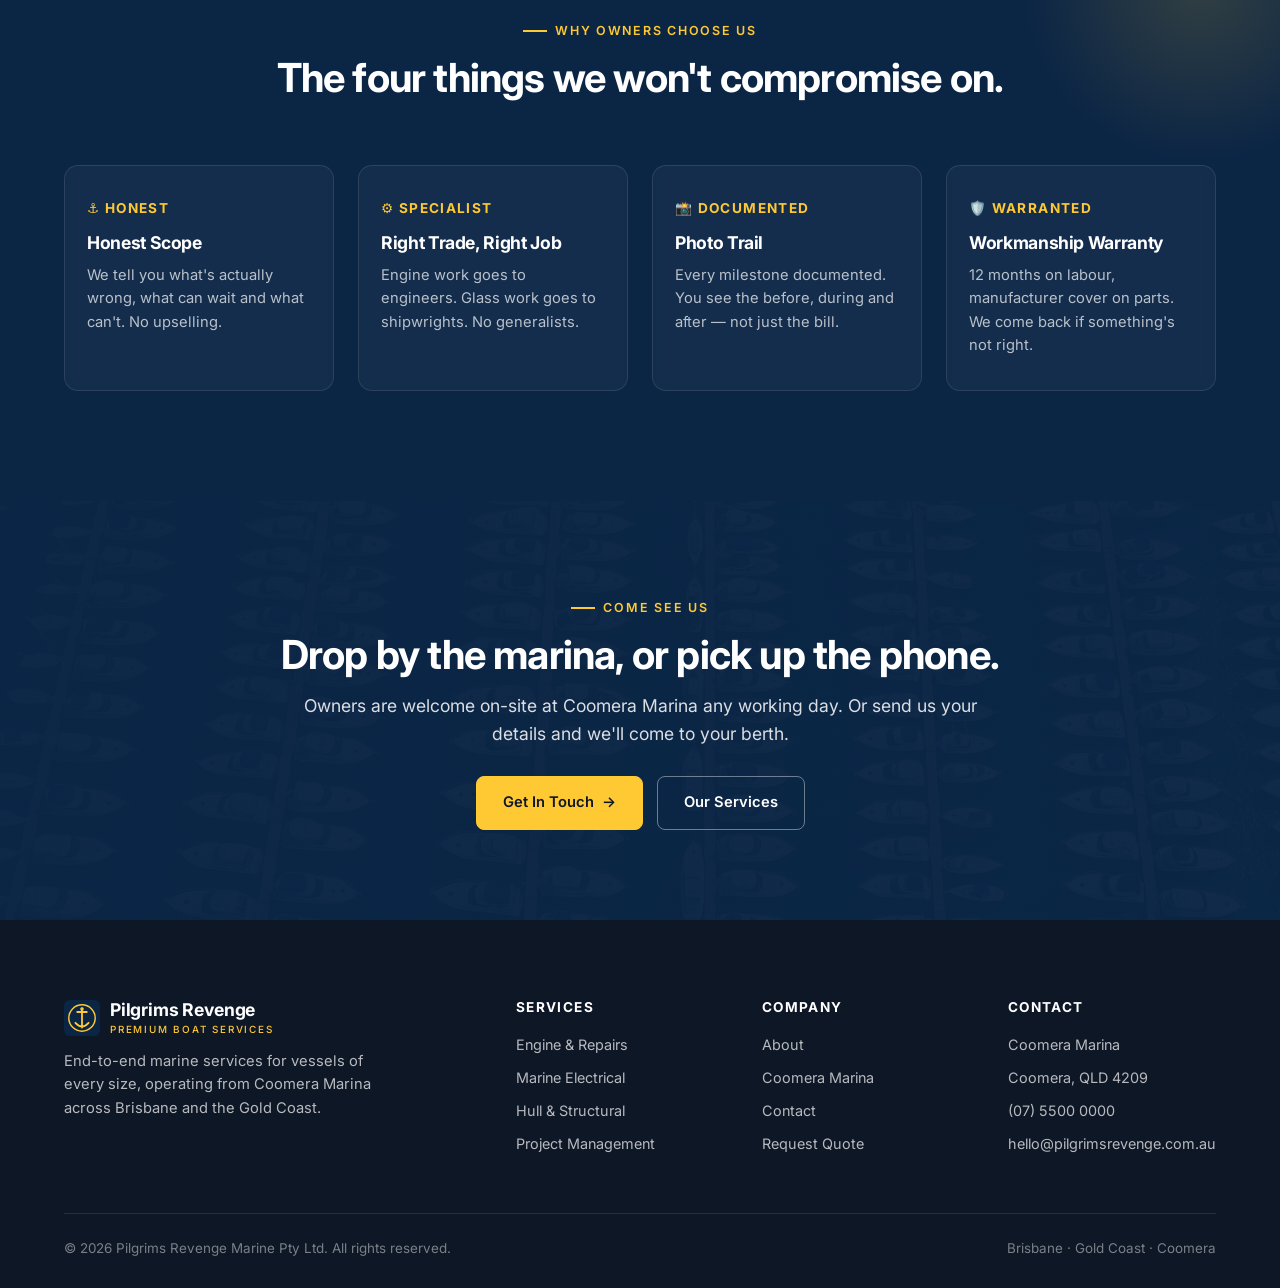
==== commit bc9a2f9a: "Redesign: cleaner modern UI, sans-serif, white background, real photography" ====
--- a/about.html
+++ b/about.html
@@ -5,21 +5,23 @@
 <meta name="viewport" content="width=device-width, initial-scale=1.0">
 <title>About — Pilgrims Revenge Marine</title>
 <meta name="description" content="Independent, owner-operated marine services with a permanent home at Coomera Marina, serving Brisbane and the Gold Coast.">
+<meta name="theme-color" content="#0b2545">
 <link rel="preconnect" href="https://fonts.googleapis.com">
 <link rel="preconnect" href="https://fonts.gstatic.com" crossorigin>
-<link href="https://fonts.googleapis.com/css2?family=Inter:wght@300;400;500;600;700&family=Playfair+Display:ital,wght@0,400;0,700;1,700&display=swap" rel="stylesheet">
+<link href="https://fonts.googleapis.com/css2?family=Inter:wght@300;400;500;600;700;800&display=swap" rel="stylesheet">
 <link rel="stylesheet" href="css/styles.css">
 <link rel="icon" type="image/svg+xml" href="images/favicon.svg">
 </head>
 <body>
 
-<header class="site-header">
+<header class="site-header" id="header">
   <nav class="nav">
     <a href="index.html" class="brand">
       <svg class="brand-mark" viewBox="0 0 60 60" xmlns="http://www.w3.org/2000/svg">
-        <circle cx="30" cy="30" r="28" fill="none" stroke="#f5c518" stroke-width="2"/>
-        <path d="M30 12 L30 48 M22 18 L38 18 M18 38 Q30 50 42 38" stroke="#f5c518" stroke-width="3" stroke-linecap="round" fill="none"/>
-        <circle cx="30" cy="14" r="3" fill="#f5c518"/>
+        <rect width="60" height="60" rx="10" fill="#0b2545"/>
+        <circle cx="30" cy="30" r="22" fill="none" stroke="#ffc933" stroke-width="2.4"/>
+        <path d="M30 14 L30 46 M22 20 L38 20 M19 38 Q30 50 41 38" stroke="#ffc933" stroke-width="3" stroke-linecap="round" fill="none"/>
+        <circle cx="30" cy="15" r="3" fill="#ffc933"/>
       </svg>
       <span class="brand-text">Pilgrims Revenge<small>Premium Boat Services</small></span>
     </a>
@@ -27,22 +29,22 @@
     <ul class="nav-links">
       <li><a href="index.html">Home</a></li>
       <li><a href="services.html">Services</a></li>
-      <li><a href="about.html">About</a></li>
+      <li><a href="about.html" class="active">About</a></li>
       <li><a href="contact.html">Contact</a></li>
-      <li><a href="contact.html" class="btn btn-primary" style="padding: 10px 20px;">Request Quote</a></li>
+      <li><a href="contact.html" class="btn btn-primary btn-sm">Request Quote</a></li>
     </ul>
   </nav>
 </header>
 
 <section class="page-hero">
   <div class="container">
-    <span class="eyebrow" style="color: var(--yellow);">About Us</span>
+    <span class="eyebrow">About Us</span>
     <h1>A premium crew, with a Queensland accent.</h1>
     <p>Independent, owner-operated and unapologetic about quality — we look after boats the way we'd want our own looked after.</p>
   </div>
 </section>
 
-<section>
+<section class="split-section">
   <div class="container">
     <div class="split">
       <div class="split-content">
@@ -51,36 +53,23 @@
         <p>Pilgrims Revenge was founded by working marine tradesmen who got tired of seeing owners shuffled between yards, blamed by sub-contractors, and handed bills they didn't understand. We do it differently.</p>
         <p>Every job has a single project lead. Every quote is itemised. Every photo, invoice and warranty card lives in one shared file. And every vessel — tender, cruiser or superyacht — gets the same standard of work.</p>
         <p>From quick-turn services up the Coomera River to multi-month refits at the marina, we keep the same simple promise: we treat your boat like we'd treat ours.</p>
-        <a href="contact.html" class="btn btn-navy">Get In Touch</a>
+        <a href="contact.html" class="btn btn-primary">Get In Touch <span class="arrow">→</span></a>
       </div>
       <div class="split-image">
-        <svg viewBox="0 0 600 500" xmlns="http://www.w3.org/2000/svg" style="background: linear-gradient(180deg, #ffd700 0%, #f5c518 100%); width: 100%; height: 100%;">
-          <!-- Anchor -->
-          <g stroke="#0a1f3d" stroke-width="6" stroke-linecap="round" stroke-linejoin="round" fill="none">
-            <line x1="300" y1="100" x2="300" y2="380"/>
-            <circle cx="300" cy="90" r="22"/>
-            <line x1="240" y1="170" x2="360" y2="170"/>
-            <path d="M180 350 Q160 400 220 410 Q280 410 300 380"/>
-            <path d="M420 350 Q440 400 380 410 Q320 410 300 380"/>
-            <path d="M170 360 L155 340 M170 360 L165 380"/>
-            <path d="M430 360 L445 340 M430 360 L435 380"/>
-          </g>
-          <!-- Rope detail -->
-          <circle cx="300" cy="90" r="22" fill="none" stroke="#0a1f3d" stroke-width="3" stroke-dasharray="4,4"/>
-        </svg>
+        <img src="images/team.jpg" alt="Pilgrims Revenge marine team">
         <div class="badge">Independent · Owner-led</div>
       </div>
     </div>
   </div>
 </section>
 
-<section class="marina-section" id="marina">
-  <div class="container">
-    <div class="split">
+<section class="split-section tinted" id="marina">
+  <div class="container">
+    <div class="split reverse">
       <div class="split-content">
         <span class="eyebrow">Coomera Marina</span>
         <h2>The biggest refit yard on the Gold Coast.</h2>
-        <p>Coomera Marina is the largest dry-storage and repair facility in the southern hemisphere — over 600 hardstand bays, slipways, travel-lifts and a full network of marine trades all on a single site.</p>
+        <p>Coomera Marina is one of the largest dry-storage and repair facilities in the southern hemisphere — over 600 hardstand bays, slipways, travel lifts and a full network of marine trades all on a single site.</p>
         <p>We're integrated into the marina, which means we don't sub-contract the haul-out, the bay or the slipway — we book it through our standing arrangement and run the job ourselves. That cuts handover time, removes finger-pointing and keeps your boat in one set of hands.</p>
         <ul class="feature-list">
           <li>Direct waterway access from Brisbane &amp; Broadwater</li>
@@ -92,46 +81,26 @@
         </ul>
       </div>
       <div class="split-image">
-        <svg viewBox="0 0 600 450" xmlns="http://www.w3.org/2000/svg" style="background: linear-gradient(180deg, #87ceeb 0%, #4a90b8 60%, #1e3a6e 100%); width: 100%; height: 100%;">
-          <!-- Sun -->
-          <circle cx="120" cy="80" r="35" fill="#fff5cc" opacity="0.7"/>
-          <!-- Boatshed -->
-          <rect x="50" y="180" width="180" height="100" fill="#142850"/>
-          <path d="M50 180 L140 130 L230 180 Z" fill="#0a1f3d"/>
-          <rect x="120" y="220" width="40" height="60" fill="#f5c518"/>
-          <line x1="70" y1="200" x2="220" y2="200" stroke="#f5c518" stroke-width="1" opacity="0.5"/>
-          <line x1="70" y1="220" x2="220" y2="220" stroke="#f5c518" stroke-width="1" opacity="0.5"/>
-          <line x1="70" y1="240" x2="220" y2="240" stroke="#f5c518" stroke-width="1" opacity="0.5"/>
-          <line x1="70" y1="260" x2="220" y2="260" stroke="#f5c518" stroke-width="1" opacity="0.5"/>
-          <!-- Crane / lift -->
-          <g stroke="#f5c518" stroke-width="4" fill="none">
-            <rect x="280" y="120" width="80" height="160"/>
-            <line x1="320" y1="120" x2="320" y2="80"/>
-            <line x1="320" y1="80" x2="420" y2="80"/>
-            <line x1="420" y1="80" x2="420" y2="200"/>
-          </g>
-          <!-- Yacht being lifted -->
-          <g>
-            <path d="M380 200 Q420 215 460 200 L450 240 Q420 250 390 240 Z" fill="#ffffff"/>
-            <line x1="420" y1="170" x2="420" y2="200" stroke="#0a1f3d" stroke-width="2"/>
-          </g>
-          <!-- Hardstand boats -->
-          <g>
-            <path d="M260 290 Q300 305 340 290 L335 320 Q300 328 265 320 Z" fill="#ffffff"/>
-            <rect x="295" y="280" width="10" height="14" fill="#0a1f3d"/>
-          </g>
-          <g>
-            <path d="M450 290 Q490 305 530 290 L525 320 Q490 328 455 320 Z" fill="#f5c518"/>
-            <rect x="485" y="280" width="10" height="14" fill="#0a1f3d"/>
-          </g>
-          <!-- Pier / dock -->
-          <rect x="0" y="330" width="600" height="14" fill="#5a4a30"/>
-          <!-- Water -->
-          <path d="M0 344 Q150 360 300 344 T600 344 L600 450 L0 450 Z" fill="#1e3a6e"/>
-          <path d="M0 370 Q150 386 300 370 T600 370 L600 450 L0 450 Z" fill="#142850" opacity="0.6"/>
-          <path d="M0 400 Q150 416 300 400 T600 400 L600 450 L0 450 Z" fill="#0a1f3d"/>
-        </svg>
+        <img src="images/marina.jpg" alt="Coomera Marina aerial view">
         <div class="badge">⚓ Coomera Marina HQ</div>
+      </div>
+    </div>
+  </div>
+</section>
+
+<section class="split-section">
+  <div class="container">
+    <div class="split">
+      <div class="split-image">
+        <img src="images/workshop.jpg" alt="Pilgrims Revenge workshop">
+        <div class="badge">In the Yard</div>
+      </div>
+      <div class="split-content">
+        <span class="eyebrow">Our Workshop</span>
+        <h2>Modern facility, traditional standards.</h2>
+        <p>Our workshop at Coomera Marina is fully equipped for everything from outboard rebuilds to full superyacht refits. Clean, lit, organised — and run by tradesmen who take pride in keeping it that way.</p>
+        <p>If you'd like to see where your boat will be worked on before you commit, drop in any working day — coffee's on.</p>
+        <a href="contact.html" class="btn btn-ghost">Book a Yard Tour <span class="arrow">→</span></a>
       </div>
     </div>
   </div>
@@ -145,22 +114,22 @@
     </div>
     <div class="process-grid">
       <div class="process-step">
-        <div class="process-num">⚓</div>
+        <div class="process-num">⚓ HONEST</div>
         <h4>Honest Scope</h4>
         <p>We tell you what's actually wrong, what can wait and what can't. No upselling.</p>
       </div>
       <div class="process-step">
-        <div class="process-num">⚙️</div>
+        <div class="process-num">⚙️ SPECIALIST</div>
         <h4>Right Trade, Right Job</h4>
         <p>Engine work goes to engineers. Glass work goes to shipwrights. No generalists.</p>
       </div>
       <div class="process-step">
-        <div class="process-num">📸</div>
+        <div class="process-num">📸 DOCUMENTED</div>
         <h4>Photo Trail</h4>
         <p>Every milestone documented. You see the before, during and after — not just the bill.</p>
       </div>
       <div class="process-step">
-        <div class="process-num">🛡️</div>
+        <div class="process-num">🛡️ WARRANTED</div>
         <h4>Workmanship Warranty</h4>
         <p>12 months on labour, manufacturer cover on parts. We come back if something's not right.</p>
       </div>
@@ -168,14 +137,16 @@
   </div>
 </section>
 
-<section class="cta-section">
-  <div class="container">
-    <span class="eyebrow" style="color: var(--yellow);">Come See Us</span>
-    <h2>Drop by the marina, or pick up the phone.</h2>
-    <p>Owners are welcome on-site at Coomera Marina any working day. Or send us your details and we'll come to your berth.</p>
-    <div class="cta-buttons">
-      <a href="contact.html" class="btn btn-primary">Get In Touch</a>
-      <a href="services.html" class="btn btn-outline">Our Services</a>
+<section class="cta-banner">
+  <div class="container">
+    <div class="cta-banner-inner">
+      <span class="eyebrow" style="color: var(--yellow);">Come See Us</span>
+      <h2>Drop by the marina, or pick up the phone.</h2>
+      <p>Owners are welcome on-site at Coomera Marina any working day. Or send us your details and we'll come to your berth.</p>
+      <div class="cta-buttons">
+        <a href="contact.html" class="btn btn-yellow">Get In Touch <span class="arrow">→</span></a>
+        <a href="services.html" class="btn btn-on-dark">Our Services</a>
+      </div>
     </div>
   </div>
 </section>
@@ -186,9 +157,10 @@
       <div class="footer-brand">
         <a href="index.html" class="brand">
           <svg class="brand-mark" viewBox="0 0 60 60" xmlns="http://www.w3.org/2000/svg">
-            <circle cx="30" cy="30" r="28" fill="none" stroke="#f5c518" stroke-width="2"/>
-            <path d="M30 12 L30 48 M22 18 L38 18 M18 38 Q30 50 42 38" stroke="#f5c518" stroke-width="3" stroke-linecap="round" fill="none"/>
-            <circle cx="30" cy="14" r="3" fill="#f5c518"/>
+            <rect width="60" height="60" rx="10" fill="#0b2545"/>
+            <circle cx="30" cy="30" r="22" fill="none" stroke="#ffc933" stroke-width="2.4"/>
+            <path d="M30 14 L30 46 M22 20 L38 20 M19 38 Q30 50 41 38" stroke="#ffc933" stroke-width="3" stroke-linecap="round" fill="none"/>
+            <circle cx="30" cy="15" r="3" fill="#ffc933"/>
           </svg>
           <span class="brand-text">Pilgrims Revenge<small>Premium Boat Services</small></span>
         </a>
--- a/css/styles.css
+++ b/css/styles.css
@@ -1,151 +1,154 @@
 /* ===================================================================
-   PILGRIMS REVENGE - Premium Boat Services
-   Navy & Yellow nautical theme
+   PILGRIMS REVENGE — Premium Boat Services
+   Clean, modern, sans-serif. White / navy / yellow.
    =================================================================== */
 
 :root {
-  --navy-deep: #0a1f3d;
-  --navy: #142850;
-  --navy-mid: #1e3a6e;
-  --navy-light: #2c5282;
-  --yellow: #f5c518;
-  --yellow-bright: #ffd700;
-  --yellow-dark: #d4a017;
-  --cream: #faf6e8;
-  --white: #ffffff;
-  --grey-light: #f4f5f7;
-  --grey: #6b7280;
-  --grey-dark: #374151;
-  --rope: #c8a96a;
-
-  --shadow-sm: 0 2px 6px rgba(10, 31, 61, 0.08);
-  --shadow-md: 0 6px 18px rgba(10, 31, 61, 0.15);
-  --shadow-lg: 0 14px 40px rgba(10, 31, 61, 0.25);
-
-  --font-display: 'Playfair Display', Georgia, 'Times New Roman', serif;
-  --font-body: 'Inter', -apple-system, BlinkMacSystemFont, 'Segoe UI', Roboto, sans-serif;
+  --navy: #0b2545;
+  --navy-deep: #061a35;
+  --navy-soft: #13315c;
+  --yellow: #ffc933;
+  --yellow-deep: #e6a800;
+  --ink: #0e1726;
+  --text: #1f2937;
+  --muted: #6b7280;
+  --line: #e5e7eb;
+  --bg: #ffffff;
+  --bg-soft: #f7f8fa;
+  --bg-tint: #f0f4fa;
+
+  --shadow-xs: 0 1px 2px rgba(11, 37, 69, 0.05);
+  --shadow-sm: 0 2px 8px rgba(11, 37, 69, 0.06);
+  --shadow-md: 0 8px 28px rgba(11, 37, 69, 0.10);
+  --shadow-lg: 0 20px 50px rgba(11, 37, 69, 0.18);
+
+  --radius: 14px;
+  --radius-sm: 8px;
+  --maxw: 1200px;
+
+  --font: 'Inter', -apple-system, BlinkMacSystemFont, 'Segoe UI', Roboto, system-ui, sans-serif;
 }
 
 /* ----- Reset ----- */
 *, *::before, *::after { box-sizing: border-box; margin: 0; padding: 0; }
 html { scroll-behavior: smooth; }
 body {
-  font-family: var(--font-body);
-  color: var(--grey-dark);
-  background: var(--white);
-  line-height: 1.65;
+  font-family: var(--font);
+  font-size: 16px;
+  color: var(--text);
+  background: var(--bg);
+  line-height: 1.6;
   -webkit-font-smoothing: antialiased;
   overflow-x: hidden;
 }
 img { max-width: 100%; display: block; }
-a { color: var(--navy); text-decoration: none; transition: color 0.2s ease; }
-a:hover { color: var(--yellow-dark); }
+a { color: var(--navy); text-decoration: none; transition: color 0.15s ease; }
+a:hover { color: var(--yellow-deep); }
+button { font-family: inherit; cursor: pointer; }
 
 /* ----- Typography ----- */
-h1, h2, h3, h4 {
-  font-family: var(--font-display);
+h1, h2, h3, h4, h5 {
+  font-family: var(--font);
+  color: var(--ink);
+  letter-spacing: -0.02em;
+  line-height: 1.15;
   font-weight: 700;
-  color: var(--navy-deep);
-  line-height: 1.2;
-  letter-spacing: -0.01em;
-}
-h1 { font-size: clamp(2.4rem, 5vw, 4rem); }
-h2 { font-size: clamp(2rem, 3.6vw, 2.8rem); margin-bottom: 1rem; }
-h3 { font-size: 1.4rem; margin-bottom: 0.6rem; }
-h4 { font-size: 1.1rem; }
+}
+h1 { font-size: clamp(2.4rem, 5vw, 3.75rem); letter-spacing: -0.03em; }
+h2 { font-size: clamp(1.85rem, 3.4vw, 2.5rem); }
+h3 { font-size: 1.25rem; }
+h4 { font-size: 1rem; }
 p { margin-bottom: 1rem; }
+
 .eyebrow {
+  display: inline-flex;
+  align-items: center;
+  gap: 8px;
+  font-size: 0.78rem;
+  font-weight: 600;
+  letter-spacing: 0.14em;
   text-transform: uppercase;
-  letter-spacing: 0.18em;
-  font-size: 0.78rem;
-  font-weight: 700;
-  color: var(--yellow-dark);
-  font-family: var(--font-body);
-  margin-bottom: 0.8rem;
-  display: inline-block;
+  color: var(--yellow-deep);
+  margin-bottom: 14px;
+}
+.eyebrow::before {
+  content: '';
+  width: 24px;
+  height: 2px;
+  background: var(--yellow);
 }
 
 /* ----- Layout ----- */
-.container { width: 100%; max-width: 1200px; margin: 0 auto; padding: 0 24px; }
-section { padding: 96px 0; }
-.section-header { text-align: center; max-width: 720px; margin: 0 auto 64px; }
-.section-header p { color: var(--grey); font-size: 1.1rem; }
+.container { width: 100%; max-width: var(--maxw); margin: 0 auto; padding: 0 24px; }
+section { padding: 110px 0; }
+.section-header { max-width: 760px; margin: 0 auto 64px; text-align: center; }
+.section-header.left { margin-left: 0; text-align: left; }
+.section-header p { font-size: 1.1rem; color: var(--muted); }
 
 /* ----- Header / Nav ----- */
 .site-header {
   position: fixed;
   top: 0; left: 0; right: 0;
   z-index: 100;
-  background: rgba(10, 31, 61, 0.96);
-  backdrop-filter: blur(10px);
-  border-bottom: 1px solid rgba(245, 197, 24, 0.15);
-  transition: padding 0.3s ease;
+  background: rgba(255, 255, 255, 0.85);
+  backdrop-filter: saturate(140%) blur(14px);
+  border-bottom: 1px solid transparent;
+  transition: all 0.25s ease;
+}
+.site-header.scrolled {
+  background: rgba(255, 255, 255, 0.96);
+  border-bottom-color: var(--line);
+  box-shadow: var(--shadow-xs);
 }
 .nav {
   display: flex;
   align-items: center;
   justify-content: space-between;
-  padding: 18px 24px;
-  max-width: 1200px;
+  padding: 16px 24px;
+  max-width: var(--maxw);
   margin: 0 auto;
 }
 .brand {
   display: flex;
   align-items: center;
-  gap: 12px;
-  color: var(--white);
-  font-family: var(--font-display);
-  font-size: 1.4rem;
+  gap: 10px;
+  color: var(--ink);
   font-weight: 700;
-  letter-spacing: 0.02em;
-}
-.brand:hover { color: var(--yellow); }
-.brand-mark {
-  width: 38px;
-  height: 38px;
-  flex-shrink: 0;
-}
-.brand-text { display: flex; flex-direction: column; line-height: 1; }
+  font-size: 1.1rem;
+  letter-spacing: -0.01em;
+}
+.brand:hover { color: var(--navy); }
+.brand-mark { width: 36px; height: 36px; flex-shrink: 0; }
+.brand-text { display: flex; flex-direction: column; line-height: 1.05; }
 .brand-text small {
-  font-family: var(--font-body);
-  font-size: 0.65rem;
+  font-size: 0.62rem;
   font-weight: 500;
-  letter-spacing: 0.25em;
-  color: var(--yellow);
+  letter-spacing: 0.18em;
+  color: var(--muted);
   margin-top: 4px;
   text-transform: uppercase;
 }
 .nav-links {
   display: flex;
   list-style: none;
-  gap: 32px;
+  gap: 36px;
   align-items: center;
 }
 .nav-links a {
-  color: var(--white);
-  font-size: 0.92rem;
+  color: var(--ink);
+  font-size: 0.9rem;
   font-weight: 500;
-  letter-spacing: 0.02em;
-  position: relative;
-}
-.nav-links a:not(.btn)::after {
-  content: '';
-  position: absolute;
-  bottom: -6px; left: 0;
-  width: 0;
-  height: 2px;
-  background: var(--yellow);
-  transition: width 0.25s ease;
-}
-.nav-links a:not(.btn):hover { color: var(--yellow); }
-.nav-links a:not(.btn):hover::after { width: 100%; }
+  position: relative;
+}
+.nav-links a:not(.btn):hover { color: var(--navy); }
+.nav-links a:not(.btn).active { color: var(--navy); }
 .nav-toggle {
   display: none;
   background: transparent;
   border: 0;
-  color: var(--white);
-  font-size: 1.6rem;
-  cursor: pointer;
+  color: var(--ink);
+  font-size: 1.4rem;
+  padding: 6px;
 }
 
 /* ----- Buttons ----- */
@@ -153,574 +156,679 @@
   display: inline-flex;
   align-items: center;
   gap: 8px;
-  padding: 14px 28px;
-  border-radius: 4px;
+  padding: 14px 26px;
+  border-radius: var(--radius-sm);
   font-weight: 600;
-  font-size: 0.95rem;
-  letter-spacing: 0.03em;
-  text-transform: uppercase;
-  transition: all 0.25s ease;
-  border: 2px solid transparent;
-  cursor: pointer;
-  font-family: var(--font-body);
+  font-size: 0.92rem;
+  letter-spacing: 0;
+  transition: all 0.2s ease;
+  border: 1.5px solid transparent;
 }
 .btn-primary {
+  background: var(--navy);
+  color: #fff;
+  border-color: var(--navy);
+}
+.btn-primary:hover {
+  background: var(--navy-deep);
+  color: #fff;
+  transform: translateY(-1px);
+  box-shadow: var(--shadow-md);
+}
+.btn-yellow {
   background: var(--yellow);
-  color: var(--navy-deep);
+  color: var(--ink);
   border-color: var(--yellow);
 }
-.btn-primary:hover {
-  background: var(--yellow-bright);
-  color: var(--navy-deep);
-  transform: translateY(-2px);
+.btn-yellow:hover {
+  background: var(--yellow-deep);
+  color: var(--ink);
+  transform: translateY(-1px);
   box-shadow: var(--shadow-md);
 }
-.btn-outline {
+.btn-ghost {
   background: transparent;
-  color: var(--white);
-  border-color: var(--white);
-}
-.btn-outline:hover {
-  background: var(--white);
-  color: var(--navy-deep);
-}
-.btn-navy {
-  background: var(--navy);
-  color: var(--white);
-  border-color: var(--navy);
-}
-.btn-navy:hover {
-  background: var(--navy-deep);
-  color: var(--yellow);
-  transform: translateY(-2px);
-}
+  color: var(--ink);
+  border-color: var(--line);
+}
+.btn-ghost:hover {
+  border-color: var(--ink);
+  color: var(--ink);
+}
+.btn-on-dark {
+  background: transparent;
+  color: #fff;
+  border-color: rgba(255, 255, 255, 0.4);
+}
+.btn-on-dark:hover {
+  background: #fff;
+  color: var(--navy);
+  border-color: #fff;
+}
+.btn .arrow { transition: transform 0.2s ease; }
+.btn:hover .arrow { transform: translateX(3px); }
+.btn-sm { padding: 9px 16px; font-size: 0.85rem; }
 
 /* ----- Hero ----- */
 .hero {
-  min-height: 100vh;
-  position: relative;
-  display: flex;
-  align-items: center;
-  background: linear-gradient(135deg, var(--navy-deep) 0%, var(--navy) 50%, var(--navy-mid) 100%);
-  color: var(--white);
+  position: relative;
+  min-height: 92vh;
+  display: flex;
+  align-items: center;
+  padding: 130px 0 80px;
   overflow: hidden;
-  padding-top: 80px;
-}
-.hero::before {
+  background: var(--bg);
+}
+.hero-grid {
+  display: grid;
+  grid-template-columns: 1.05fr 1fr;
+  gap: 64px;
+  align-items: center;
+  width: 100%;
+}
+.hero-text h1 {
+  margin-bottom: 22px;
+}
+.hero-text h1 .accent {
+  color: var(--yellow-deep);
+  position: relative;
+  display: inline-block;
+}
+.hero-text h1 .accent::after {
+  content: '';
+  position: absolute;
+  left: 0; right: 0;
+  bottom: 4px;
+  height: 10px;
+  background: var(--yellow);
+  opacity: 0.35;
+  z-index: -1;
+}
+.hero-tagline {
+  font-size: 1.2rem;
+  color: var(--muted);
+  margin-bottom: 32px;
+  max-width: 520px;
+}
+.hero-buttons {
+  display: flex;
+  gap: 14px;
+  flex-wrap: wrap;
+  margin-bottom: 48px;
+}
+.hero-stats {
+  display: flex;
+  gap: 48px;
+  flex-wrap: wrap;
+  border-top: 1px solid var(--line);
+  padding-top: 28px;
+}
+.stat-num {
+  font-size: 2.1rem;
+  font-weight: 700;
+  color: var(--navy);
+  line-height: 1;
+  letter-spacing: -0.02em;
+}
+.stat-label {
+  font-size: 0.82rem;
+  text-transform: uppercase;
+  letter-spacing: 0.1em;
+  color: var(--muted);
+  margin-top: 6px;
+}
+.hero-image {
+  position: relative;
+  border-radius: var(--radius);
+  overflow: hidden;
+  aspect-ratio: 4/5;
+  box-shadow: var(--shadow-lg);
+  background: var(--bg-soft);
+}
+.hero-image img {
+  width: 100%;
+  height: 100%;
+  object-fit: cover;
+}
+.hero-image::after {
   content: '';
   position: absolute;
   inset: 0;
-  background-image:
-    radial-gradient(circle at 20% 30%, rgba(245, 197, 24, 0.08) 0%, transparent 50%),
-    radial-gradient(circle at 80% 70%, rgba(44, 82, 130, 0.4) 0%, transparent 50%);
-  pointer-events: none;
-}
-.hero::after {
-  content: '';
+  background: linear-gradient(180deg, transparent 50%, rgba(11, 37, 69, 0.25) 100%);
+}
+.hero-floating {
   position: absolute;
-  bottom: 0; left: 0; right: 0;
-  height: 60px;
-  background: url("data:image/svg+xml;utf8,<svg xmlns='http://www.w3.org/2000/svg' viewBox='0 0 1440 60' preserveAspectRatio='none'><path fill='%23ffffff' d='M0,30 C240,60 480,0 720,30 C960,60 1200,0 1440,30 L1440,60 L0,60 Z'/></svg>") no-repeat center / cover;
-  pointer-events: none;
-}
-.hero-inner {
-  position: relative;
+  bottom: 24px;
+  left: 24px;
+  right: 24px;
+  background: rgba(255, 255, 255, 0.96);
+  backdrop-filter: blur(10px);
+  border-radius: var(--radius-sm);
+  padding: 18px 22px;
+  display: flex;
+  align-items: center;
+  gap: 14px;
   z-index: 2;
-  max-width: 760px;
-  padding: 80px 0;
-}
-.hero h1 {
-  color: var(--white);
-  margin-bottom: 24px;
-}
-.hero h1 .accent {
-  color: var(--yellow);
-  font-style: italic;
-}
-.hero-tagline {
-  font-size: 1.3rem;
-  color: rgba(255, 255, 255, 0.85);
-  margin-bottom: 16px;
-  font-weight: 300;
-}
-.hero-subtitle {
-  font-size: 1.1rem;
-  color: rgba(255, 255, 255, 0.75);
-  max-width: 600px;
-  margin-bottom: 36px;
-}
-.hero-buttons {
-  display: flex;
-  gap: 16px;
+}
+.hero-floating .icon {
+  width: 42px; height: 42px;
+  background: var(--yellow);
+  border-radius: 50%;
+  display: flex;
+  align-items: center;
+  justify-content: center;
+  font-size: 1.2rem;
+  flex-shrink: 0;
+}
+.hero-floating-text strong { color: var(--ink); display: block; font-size: 0.95rem; }
+.hero-floating-text span { color: var(--muted); font-size: 0.8rem; }
+
+/* ----- Logo strip ----- */
+.partners {
+  background: var(--bg-soft);
+  padding: 36px 0;
+  border-top: 1px solid var(--line);
+  border-bottom: 1px solid var(--line);
+}
+.partners-inner {
+  display: flex;
+  align-items: center;
+  justify-content: space-between;
+  gap: 32px;
   flex-wrap: wrap;
-  margin-bottom: 48px;
-}
-.hero-stats {
-  display: flex;
-  gap: 48px;
+}
+.partners-inner .label {
+  font-size: 0.82rem;
+  font-weight: 600;
+  letter-spacing: 0.12em;
+  text-transform: uppercase;
+  color: var(--muted);
+}
+.partners-list {
+  display: flex;
+  gap: 36px;
   flex-wrap: wrap;
-  border-top: 1px solid rgba(245, 197, 24, 0.3);
-  padding-top: 32px;
-}
-.stat-num {
-  font-family: var(--font-display);
-  font-size: 2.4rem;
+  align-items: center;
+  font-weight: 600;
+  color: var(--navy);
+  letter-spacing: 0.02em;
+}
+.partners-list span { font-size: 0.95rem; opacity: 0.7; }
+
+/* ----- Services ----- */
+.services-grid {
+  display: grid;
+  grid-template-columns: repeat(auto-fit, minmax(260px, 1fr));
+  gap: 24px;
+}
+.service-card {
+  background: var(--bg);
+  border: 1px solid var(--line);
+  border-radius: var(--radius);
+  overflow: hidden;
+  transition: all 0.25s ease;
+  display: flex;
+  flex-direction: column;
+}
+.service-card:hover {
+  transform: translateY(-4px);
+  box-shadow: var(--shadow-md);
+  border-color: transparent;
+}
+.service-card-image {
+  aspect-ratio: 4/3;
+  background: var(--bg-soft);
+  position: relative;
+  overflow: hidden;
+}
+.service-card-image img {
+  width: 100%; height: 100%;
+  object-fit: cover;
+  transition: transform 0.5s ease;
+}
+.service-card:hover .service-card-image img { transform: scale(1.04); }
+.service-card-image .num {
+  position: absolute;
+  top: 14px; left: 14px;
+  background: var(--yellow);
+  color: var(--ink);
+  font-size: 0.75rem;
   font-weight: 700;
-  color: var(--yellow);
-  line-height: 1;
-}
-.stat-label {
-  font-size: 0.85rem;
-  text-transform: uppercase;
-  letter-spacing: 0.15em;
-  color: rgba(255, 255, 255, 0.7);
-  margin-top: 6px;
-}
-.hero-boat {
-  position: absolute;
-  right: -40px;
-  bottom: 80px;
-  width: 50%;
-  max-width: 600px;
-  opacity: 0.85;
-  z-index: 1;
-}
-
-/* ----- Trust strip ----- */
-.trust-strip {
-  background: var(--navy-deep);
-  color: var(--white);
-  padding: 28px 0;
-  border-top: 3px solid var(--yellow);
-}
-.trust-strip-inner {
-  display: grid;
-  grid-template-columns: repeat(4, 1fr);
-  gap: 32px;
-  text-align: center;
-}
-.trust-item .icon {
-  color: var(--yellow);
-  font-size: 1.5rem;
-  margin-bottom: 8px;
-}
-.trust-item h4 {
-  color: var(--white);
-  font-family: var(--font-body);
-  font-size: 0.95rem;
-  margin-bottom: 4px;
-}
-.trust-item p {
-  color: rgba(255, 255, 255, 0.7);
-  font-size: 0.85rem;
-  margin: 0;
-}
-
-/* ----- Services Grid ----- */
-.services-grid {
-  display: grid;
-  grid-template-columns: repeat(auto-fit, minmax(260px, 1fr));
-  gap: 28px;
-}
-.service-card {
-  background: var(--white);
-  border: 1px solid rgba(10, 31, 61, 0.08);
-  border-radius: 6px;
-  padding: 36px 30px;
-  transition: all 0.3s ease;
-  position: relative;
-  overflow: hidden;
-}
-.service-card::before {
-  content: '';
-  position: absolute;
-  top: 0; left: 0;
-  width: 100%;
-  height: 4px;
-  background: var(--yellow);
-  transform: scaleX(0);
-  transform-origin: left;
-  transition: transform 0.3s ease;
-}
-.service-card:hover {
-  transform: translateY(-6px);
-  box-shadow: var(--shadow-lg);
-  border-color: var(--yellow);
-}
-.service-card:hover::before { transform: scaleX(1); }
-.service-icon {
-  width: 56px;
-  height: 56px;
-  background: var(--navy-deep);
-  color: var(--yellow);
+  letter-spacing: 0.06em;
+  padding: 5px 10px;
   border-radius: 4px;
-  display: flex;
-  align-items: center;
-  justify-content: center;
-  margin-bottom: 22px;
-  font-size: 1.6rem;
-}
-.service-card h3 { color: var(--navy-deep); margin-bottom: 12px; }
-.service-card p { color: var(--grey); margin-bottom: 18px; font-size: 0.95rem; }
+}
+.service-card-body { padding: 26px; flex-grow: 1; display: flex; flex-direction: column; }
+.service-card h3 { color: var(--ink); margin-bottom: 8px; }
+.service-card p { color: var(--muted); font-size: 0.95rem; flex-grow: 1; margin-bottom: 18px; }
 .service-card a {
   font-weight: 600;
-  font-size: 0.85rem;
-  letter-spacing: 0.08em;
-  text-transform: uppercase;
-  color: var(--navy-deep);
+  font-size: 0.9rem;
+  color: var(--navy);
   display: inline-flex;
   align-items: center;
   gap: 6px;
 }
-.service-card a:hover { color: var(--yellow-dark); }
-
-/* ----- About / Marina ----- */
-.marina-section {
-  background: var(--cream);
-  position: relative;
-}
-.marina-section::before {
-  content: '';
-  position: absolute;
-  top: 0; left: 0; right: 0;
-  height: 40px;
-  background: url("data:image/svg+xml;utf8,<svg xmlns='http://www.w3.org/2000/svg' viewBox='0 0 1440 40' preserveAspectRatio='none'><path fill='%23ffffff' d='M0,0 L1440,0 L1440,20 C1200,40 960,0 720,20 C480,40 240,0 0,20 Z'/></svg>") no-repeat center / cover;
-}
+.service-card a:hover { color: var(--yellow-deep); }
+.service-card a .arrow { transition: transform 0.2s ease; }
+.service-card a:hover .arrow { transform: translateX(3px); }
+
+/* ----- Split / about block ----- */
+.split-section { padding: 110px 0; background: var(--bg); }
+.split-section.tinted { background: var(--bg-soft); }
 .split {
   display: grid;
-  grid-template-columns: 1fr 1fr;
+  grid-template-columns: 1fr 1.05fr;
   gap: 64px;
   align-items: center;
 }
-.split-content h2 { margin-bottom: 24px; }
-.split-content p { color: var(--grey-dark); font-size: 1.05rem; margin-bottom: 1.2rem; }
+.split.reverse > :first-child { order: 2; }
+.split-content h2 { margin-bottom: 18px; }
+.split-content > p { color: var(--text); font-size: 1.02rem; }
+.split-content > p:not(:last-child) { margin-bottom: 1rem; }
 .feature-list {
   list-style: none;
   margin: 24px 0;
+  display: grid;
+  gap: 12px;
 }
 .feature-list li {
-  padding: 10px 0 10px 32px;
-  position: relative;
-  color: var(--grey-dark);
+  padding: 0 0 0 32px;
+  position: relative;
+  color: var(--text);
 }
 .feature-list li::before {
-  content: '⚓';
+  content: '✓';
   position: absolute;
   left: 0;
-  color: var(--yellow-dark);
-  font-size: 1.1rem;
+  top: 0;
+  width: 22px;
+  height: 22px;
+  background: var(--navy);
+  color: var(--yellow);
+  border-radius: 50%;
+  font-size: 0.78rem;
+  font-weight: 700;
+  text-align: center;
+  line-height: 22px;
 }
 .split-image {
-  border-radius: 6px;
+  border-radius: var(--radius);
   overflow: hidden;
   box-shadow: var(--shadow-lg);
   position: relative;
-}
+  aspect-ratio: 4/5;
+  background: var(--bg-soft);
+}
+.split-image img { width: 100%; height: 100%; object-fit: cover; }
 .split-image .badge {
   position: absolute;
-  bottom: 24px;
-  left: 24px;
+  bottom: 22px;
+  left: 22px;
   background: var(--yellow);
-  color: var(--navy-deep);
-  padding: 14px 22px;
+  color: var(--ink);
+  padding: 10px 16px;
+  font-weight: 600;
+  font-size: 0.82rem;
+  letter-spacing: 0.05em;
+  border-radius: var(--radius-sm);
+  box-shadow: var(--shadow-sm);
+}
+
+/* ----- Process ----- */
+.process-section {
+  background: var(--navy);
+  color: rgba(255, 255, 255, 0.85);
+  position: relative;
+  overflow: hidden;
+}
+.process-section::before {
+  content: '';
+  position: absolute;
+  top: -100px; right: -100px;
+  width: 360px; height: 360px;
+  background: radial-gradient(circle, rgba(255, 201, 51, 0.16) 0%, transparent 70%);
+}
+.process-section h2 { color: #fff; }
+.process-section .section-header p { color: rgba(255, 255, 255, 0.7); }
+.process-section .eyebrow { color: var(--yellow); }
+.process-section .eyebrow::before { background: var(--yellow); }
+.process-grid {
+  display: grid;
+  grid-template-columns: repeat(4, 1fr);
+  gap: 24px;
+  position: relative;
+}
+.process-step {
+  padding: 32px 22px;
+  border: 1px solid rgba(255, 255, 255, 0.1);
+  border-radius: var(--radius);
+  background: rgba(255, 255, 255, 0.04);
+  backdrop-filter: blur(4px);
+  transition: all 0.25s ease;
+}
+.process-step:hover {
+  border-color: var(--yellow);
+  transform: translateY(-4px);
+}
+.process-num {
+  font-size: 0.85rem;
   font-weight: 700;
+  color: var(--yellow);
+  letter-spacing: 0.1em;
+  margin-bottom: 14px;
+}
+.process-step h4 { color: #fff; font-size: 1.1rem; margin-bottom: 10px; }
+.process-step p { color: rgba(255, 255, 255, 0.7); font-size: 0.92rem; margin: 0; }
+
+/* ----- Fleet ----- */
+.fleet-section { background: var(--bg); }
+.fleet-grid {
+  display: grid;
+  grid-template-columns: repeat(3, 1fr);
+  gap: 24px;
+}
+.fleet-item {
+  background: var(--bg);
+  border: 1.5px solid var(--line);
+  border-radius: var(--radius);
+  padding: 36px 28px;
+  text-align: center;
+  transition: all 0.25s ease;
+}
+.fleet-item:hover {
+  border-color: var(--yellow);
+  background: var(--bg-soft);
+  transform: translateY(-4px);
+}
+.fleet-item .size {
+  font-size: 2.2rem;
+  font-weight: 700;
+  color: var(--navy);
+  display: block;
+  margin-bottom: 6px;
+  letter-spacing: -0.03em;
+}
+.fleet-item h3 { margin-bottom: 10px; color: var(--ink); }
+.fleet-item p { font-size: 0.94rem; color: var(--muted); margin: 0; }
+
+/* ----- Gallery ----- */
+.gallery {
+  display: grid;
+  grid-template-columns: repeat(4, 1fr);
+  gap: 12px;
+}
+.gallery-item {
+  aspect-ratio: 4/5;
+  border-radius: var(--radius-sm);
+  overflow: hidden;
+  background: var(--bg-soft);
+  transition: all 0.25s ease;
+}
+.gallery-item:hover { transform: scale(1.02); box-shadow: var(--shadow-md); }
+.gallery-item img { width: 100%; height: 100%; object-fit: cover; }
+.gallery-item.tall { grid-row: span 2; }
+
+/* ----- Testimonials ----- */
+.testimonials-section { background: var(--bg-soft); }
+.testimonials-grid {
+  display: grid;
+  grid-template-columns: repeat(3, 1fr);
+  gap: 24px;
+}
+.testimonial {
+  background: var(--bg);
+  border-radius: var(--radius);
+  padding: 32px;
+  border: 1px solid var(--line);
+}
+.testimonial .quote-mark {
+  color: var(--yellow);
+  font-size: 2rem;
+  line-height: 1;
+  font-weight: 700;
+  margin-bottom: 12px;
+}
+.testimonial p { color: var(--text); font-size: 1rem; margin-bottom: 20px; }
+.testimonial-author {
+  display: flex;
+  align-items: center;
+  gap: 12px;
+  border-top: 1px solid var(--line);
+  padding-top: 16px;
+}
+.testimonial-author .avatar {
+  width: 44px; height: 44px;
+  border-radius: 50%;
+  background: var(--navy);
+  color: var(--yellow);
+  display: flex;
+  align-items: center;
+  justify-content: center;
+  font-weight: 700;
+}
+.testimonial-author .name { font-weight: 600; color: var(--ink); font-size: 0.95rem; }
+.testimonial-author .vessel { color: var(--muted); font-size: 0.82rem; }
+
+/* ----- CTA Banner ----- */
+.cta-banner {
+  position: relative;
+  background: var(--navy);
+  color: #fff;
+  padding: 90px 0;
+  overflow: hidden;
+  isolation: isolate;
+}
+.cta-banner::before {
+  content: '';
+  position: absolute;
+  inset: 0;
+  background-image: url('../images/marina.jpg');
+  background-size: cover;
+  background-position: center;
+  opacity: 0.18;
+  z-index: -1;
+}
+.cta-banner::after {
+  content: '';
+  position: absolute;
+  inset: 0;
+  background: linear-gradient(135deg, rgba(11, 37, 69, 0.92) 0%, rgba(11, 37, 69, 0.85) 100%);
+  z-index: -1;
+}
+.cta-banner-inner { text-align: center; max-width: 720px; margin: 0 auto; }
+.cta-banner h2 { color: #fff; margin-bottom: 14px; }
+.cta-banner p { color: rgba(255, 255, 255, 0.85); font-size: 1.1rem; margin-bottom: 28px; }
+.cta-buttons { display: flex; gap: 14px; justify-content: center; flex-wrap: wrap; }
+
+/* ----- Footer ----- */
+footer {
+  background: var(--ink);
+  color: rgba(255, 255, 255, 0.7);
+  padding: 80px 0 28px;
+}
+.footer-grid {
+  display: grid;
+  grid-template-columns: 2fr 1fr 1fr 1fr;
+  gap: 40px;
+  margin-bottom: 48px;
+}
+footer .brand { color: #fff; margin-bottom: 14px; }
+footer .brand:hover { color: var(--yellow); }
+footer .brand-text small { color: var(--yellow); }
+footer h4 {
+  color: #fff;
   font-size: 0.85rem;
   text-transform: uppercase;
-  letter-spacing: 0.12em;
-  border-radius: 3px;
-}
-
-/* ----- Process ----- */
-.process-section { background: var(--navy-deep); color: var(--white); position: relative; }
-.process-section h2 { color: var(--white); }
-.process-section .section-header p { color: rgba(255, 255, 255, 0.75); }
-.process-grid {
-  display: grid;
-  grid-template-columns: repeat(4, 1fr);
-  gap: 24px;
-  position: relative;
-}
-.process-step {
-  text-align: center;
-  padding: 24px 16px;
-  position: relative;
-}
-.process-num {
-  font-family: var(--font-display);
-  font-size: 3rem;
-  font-weight: 700;
-  color: var(--yellow);
-  line-height: 1;
-  margin-bottom: 16px;
-  opacity: 0.85;
-}
-.process-step h4 {
-  color: var(--white);
-  font-family: var(--font-body);
-  font-size: 1.1rem;
-  margin-bottom: 8px;
-}
-.process-step p {
-  color: rgba(255, 255, 255, 0.7);
-  font-size: 0.92rem;
-  margin: 0;
-}
-
-/* ----- Fleet types ----- */
-.fleet-section { background: var(--white); }
-.fleet-grid {
-  display: grid;
-  grid-template-columns: repeat(3, 1fr);
-  gap: 28px;
-}
-.fleet-item {
-  border: 2px solid var(--navy-deep);
-  border-radius: 6px;
-  padding: 36px 28px;
-  text-align: center;
-  transition: all 0.3s ease;
-  background: var(--white);
-}
-.fleet-item:hover {
-  background: var(--navy-deep);
-  color: var(--white);
-  transform: translateY(-4px);
-}
-.fleet-item:hover h3 { color: var(--yellow); }
-.fleet-item:hover p { color: rgba(255, 255, 255, 0.85); }
-.fleet-item .size {
-  font-family: var(--font-display);
-  font-size: 2.4rem;
-  color: var(--yellow-dark);
-  font-weight: 700;
-  display: block;
-  margin-bottom: 8px;
-}
-.fleet-item:hover .size { color: var(--yellow); }
-.fleet-item h3 { margin-bottom: 12px; }
-.fleet-item p { font-size: 0.95rem; color: var(--grey); margin: 0; }
-
-/* ----- CTA Section ----- */
-.cta-section {
-  background:
-    linear-gradient(135deg, rgba(10, 31, 61, 0.92) 0%, rgba(20, 40, 80, 0.92) 100%),
-    var(--navy);
-  color: var(--white);
-  padding: 96px 0;
-  text-align: center;
-  position: relative;
-  overflow: hidden;
-}
-.cta-section::before {
-  content: '⚓';
-  position: absolute;
-  top: 50%;
-  left: 50%;
-  transform: translate(-50%, -50%);
-  font-size: 28rem;
-  opacity: 0.04;
-  color: var(--yellow);
-}
-.cta-section h2 { color: var(--white); position: relative; max-width: 720px; margin: 0 auto 16px; }
-.cta-section p { color: rgba(255, 255, 255, 0.85); font-size: 1.15rem; max-width: 600px; margin: 0 auto 32px; position: relative; }
-.cta-buttons { display: flex; gap: 16px; justify-content: center; flex-wrap: wrap; position: relative; }
-
-/* ----- Footer ----- */
-footer {
-  background: #050d1c;
-  color: rgba(255, 255, 255, 0.75);
-  padding: 80px 0 30px;
-}
-.footer-grid {
-  display: grid;
-  grid-template-columns: 2fr 1fr 1fr 1fr;
-  gap: 48px;
-  margin-bottom: 48px;
-}
-footer h4 {
-  color: var(--yellow);
-  font-family: var(--font-body);
-  font-size: 0.95rem;
-  text-transform: uppercase;
-  letter-spacing: 0.12em;
+  letter-spacing: 0.1em;
   margin-bottom: 18px;
 }
 footer ul { list-style: none; }
-footer li { margin-bottom: 10px; font-size: 0.92rem; }
+footer li { margin-bottom: 10px; font-size: 0.9rem; }
 footer a { color: rgba(255, 255, 255, 0.7); }
 footer a:hover { color: var(--yellow); }
-.footer-brand .brand { color: var(--white); margin-bottom: 16px; }
 .footer-brand p { font-size: 0.92rem; max-width: 320px; }
 .footer-bottom {
   border-top: 1px solid rgba(255, 255, 255, 0.1);
-  padding-top: 28px;
+  padding-top: 24px;
   display: flex;
   justify-content: space-between;
   flex-wrap: wrap;
   gap: 12px;
-  font-size: 0.85rem;
-  color: rgba(255, 255, 255, 0.5);
-}
-
-/* ----- Page hero (sub-pages) ----- */
+  font-size: 0.84rem;
+  color: rgba(255, 255, 255, 0.45);
+}
+
+/* ----- Sub-page hero ----- */
 .page-hero {
-  background: linear-gradient(135deg, var(--navy-deep) 0%, var(--navy-mid) 100%);
-  color: var(--white);
-  padding: 180px 0 100px;
+  background: var(--bg-soft);
+  padding: 160px 0 80px;
   text-align: center;
-  position: relative;
-  overflow: hidden;
-}
-.page-hero::before {
-  content: '';
-  position: absolute;
-  inset: 0;
-  background-image: radial-gradient(circle at 50% 50%, rgba(245, 197, 24, 0.08) 0%, transparent 60%);
-}
-.page-hero h1 { color: var(--white); margin-bottom: 16px; position: relative; }
-.page-hero p { color: rgba(255, 255, 255, 0.85); font-size: 1.15rem; max-width: 640px; margin: 0 auto; position: relative; }
-.page-hero::after {
-  content: '';
-  position: absolute;
-  bottom: 0; left: 0; right: 0;
-  height: 50px;
-  background: url("data:image/svg+xml;utf8,<svg xmlns='http://www.w3.org/2000/svg' viewBox='0 0 1440 50' preserveAspectRatio='none'><path fill='%23ffffff' d='M0,25 C240,50 480,0 720,25 C960,50 1200,0 1440,25 L1440,50 L0,50 Z'/></svg>") no-repeat center / cover;
-}
-
-/* ----- Service detail ----- */
+  border-bottom: 1px solid var(--line);
+}
+.page-hero h1 { margin-bottom: 14px; }
+.page-hero p { color: var(--muted); font-size: 1.08rem; max-width: 640px; margin: 0 auto; }
+
+/* ----- Service detail (services page) ----- */
 .service-detail {
   display: grid;
-  grid-template-columns: 1fr 1fr;
+  grid-template-columns: 1fr 1.05fr;
   gap: 64px;
-  align-items: start;
-  margin-bottom: 80px;
-}
+  align-items: center;
+  padding: 60px 0;
+  border-bottom: 1px solid var(--line);
+}
+.service-detail:last-child { border-bottom: 0; }
 .service-detail.reverse > :first-child { order: 2; }
 .service-detail-image {
-  border-radius: 6px;
+  border-radius: var(--radius);
   overflow: hidden;
-  box-shadow: var(--shadow-lg);
-  aspect-ratio: 4 / 3;
-}
-.service-detail h2 { margin-bottom: 16px; }
-.check-list { list-style: none; margin: 20px 0; }
-.check-list li {
-  padding: 8px 0 8px 32px;
-  position: relative;
-}
-.check-list li::before {
-  content: '✓';
-  position: absolute;
-  left: 0;
-  width: 20px;
-  height: 20px;
-  background: var(--yellow);
-  color: var(--navy-deep);
-  border-radius: 50%;
-  font-size: 0.8rem;
-  font-weight: 700;
-  text-align: center;
-  line-height: 20px;
-  top: 10px;
-}
-
-/* ----- Contact form ----- */
-.contact-section { background: var(--cream); padding: 96px 0; }
+  box-shadow: var(--shadow-md);
+  aspect-ratio: 4/3;
+  background: var(--bg-soft);
+}
+.service-detail-image img { width: 100%; height: 100%; object-fit: cover; }
+.service-detail h2 { margin-bottom: 14px; }
+.brand-list {
+  font-size: 0.88rem;
+  color: var(--muted);
+  margin-top: 16px;
+}
+.brand-list strong { color: var(--ink); }
+
+/* ----- Contact ----- */
+.contact-section { background: var(--bg-soft); padding: 110px 0; }
 .contact-grid {
   display: grid;
   grid-template-columns: 1fr 1.3fr;
-  gap: 64px;
+  gap: 48px;
   align-items: start;
 }
-.contact-info h3 { margin-bottom: 12px; }
 .contact-info-block {
-  margin-bottom: 32px;
+  background: var(--bg);
+  border-radius: var(--radius);
   padding: 24px;
-  background: var(--white);
-  border-left: 4px solid var(--yellow);
-  border-radius: 4px;
-  box-shadow: var(--shadow-sm);
+  margin-bottom: 16px;
+  border: 1px solid var(--line);
 }
 .contact-info-block h4 {
-  color: var(--navy-deep);
-  font-family: var(--font-body);
+  color: var(--ink);
   text-transform: uppercase;
   letter-spacing: 0.1em;
+  font-size: 0.78rem;
+  margin-bottom: 8px;
+  display: flex;
+  align-items: center;
+  gap: 8px;
+}
+.contact-info-block h4 .icon-pill {
+  width: 28px; height: 28px;
+  background: var(--yellow);
+  border-radius: 50%;
+  display: inline-flex;
+  align-items: center;
+  justify-content: center;
   font-size: 0.85rem;
-  margin-bottom: 8px;
-}
-.contact-info-block p { margin: 0; color: var(--grey-dark); font-size: 0.98rem; }
+}
+.contact-info-block p { margin: 0; color: var(--text); font-size: 0.96rem; }
 .contact-form {
-  background: var(--white);
-  padding: 40px;
-  border-radius: 6px;
-  box-shadow: var(--shadow-md);
-}
-.form-row { display: grid; grid-template-columns: 1fr 1fr; gap: 16px; }
-.form-group { margin-bottom: 18px; }
+  background: var(--bg);
+  padding: 36px;
+  border-radius: var(--radius);
+  box-shadow: var(--shadow-sm);
+  border: 1px solid var(--line);
+}
+.form-row { display: grid; grid-template-columns: 1fr 1fr; gap: 14px; }
+.form-group { margin-bottom: 16px; }
 .form-group label {
   display: block;
-  font-size: 0.85rem;
+  font-size: 0.82rem;
   font-weight: 600;
-  text-transform: uppercase;
-  letter-spacing: 0.08em;
   margin-bottom: 6px;
-  color: var(--navy-deep);
+  color: var(--ink);
 }
 .form-group input,
 .form-group select,
 .form-group textarea {
   width: 100%;
   padding: 12px 14px;
-  border: 1.5px solid #e2e8f0;
-  border-radius: 4px;
-  font-family: var(--font-body);
+  border: 1.5px solid var(--line);
+  border-radius: var(--radius-sm);
+  font-family: inherit;
   font-size: 0.96rem;
-  color: var(--grey-dark);
-  background: var(--white);
-  transition: border-color 0.2s;
+  color: var(--text);
+  background: var(--bg);
+  transition: border-color 0.15s, box-shadow 0.15s;
 }
 .form-group input:focus,
 .form-group select:focus,
 .form-group textarea:focus {
   outline: none;
-  border-color: var(--yellow);
-  box-shadow: 0 0 0 3px rgba(245, 197, 24, 0.15);
-}
-.form-group textarea { min-height: 120px; resize: vertical; }
+  border-color: var(--navy);
+  box-shadow: 0 0 0 3px rgba(11, 37, 69, 0.08);
+}
+.form-group textarea { min-height: 130px; resize: vertical; }
 
 /* ----- Animations ----- */
 @keyframes fadeUp {
-  from { opacity: 0; transform: translateY(20px); }
+  from { opacity: 0; transform: translateY(16px); }
   to { opacity: 1; transform: translateY(0); }
 }
-.fade-up { animation: fadeUp 0.8s ease forwards; }
+.fade-up { animation: fadeUp 0.7s ease forwards; }
 
 /* ----- Responsive ----- */
-@media (max-width: 960px) {
+@media (max-width: 980px) {
   .nav-links {
     display: none;
     position: absolute;
     top: 100%; left: 0; right: 0;
-    background: var(--navy-deep);
+    background: #fff;
     flex-direction: column;
     padding: 20px;
     gap: 18px;
+    border-bottom: 1px solid var(--line);
+    box-shadow: var(--shadow-md);
   }
   .nav-links.open { display: flex; }
   .nav-toggle { display: block; }
-  .split, .service-detail, .contact-grid, .footer-grid { grid-template-columns: 1fr; gap: 40px; }
-  .service-detail.reverse > :first-child { order: 0; }
+  .hero-grid, .split, .service-detail, .contact-grid, .footer-grid {
+    grid-template-columns: 1fr;
+    gap: 40px;
+  }
+  .split.reverse > :first-child, .service-detail.reverse > :first-child { order: 0; }
   .process-grid { grid-template-columns: repeat(2, 1fr); }
-  .fleet-grid { grid-template-columns: 1fr; }
-  .trust-strip-inner { grid-template-columns: repeat(2, 1fr); gap: 20px; }
+  .testimonials-grid, .fleet-grid { grid-template-columns: 1fr; }
+  .gallery { grid-template-columns: repeat(2, 1fr); }
   .form-row { grid-template-columns: 1fr; }
-  .hero-boat { display: none; }
-  section { padding: 64px 0; }
-  .hero-stats { gap: 24px; }
+  section { padding: 70px 0; }
+  .hero { min-height: auto; padding: 110px 0 60px; }
+  .hero-image { aspect-ratio: 4/3; }
+  .split-image { aspect-ratio: 4/3; }
 }
 @media (max-width: 560px) {
   .hero-buttons, .cta-buttons { flex-direction: column; align-items: stretch; }
   .btn { justify-content: center; }
+  .hero-stats { gap: 24px; }
+  .stat-num { font-size: 1.75rem; }
   .footer-bottom { flex-direction: column; text-align: center; }
 }
